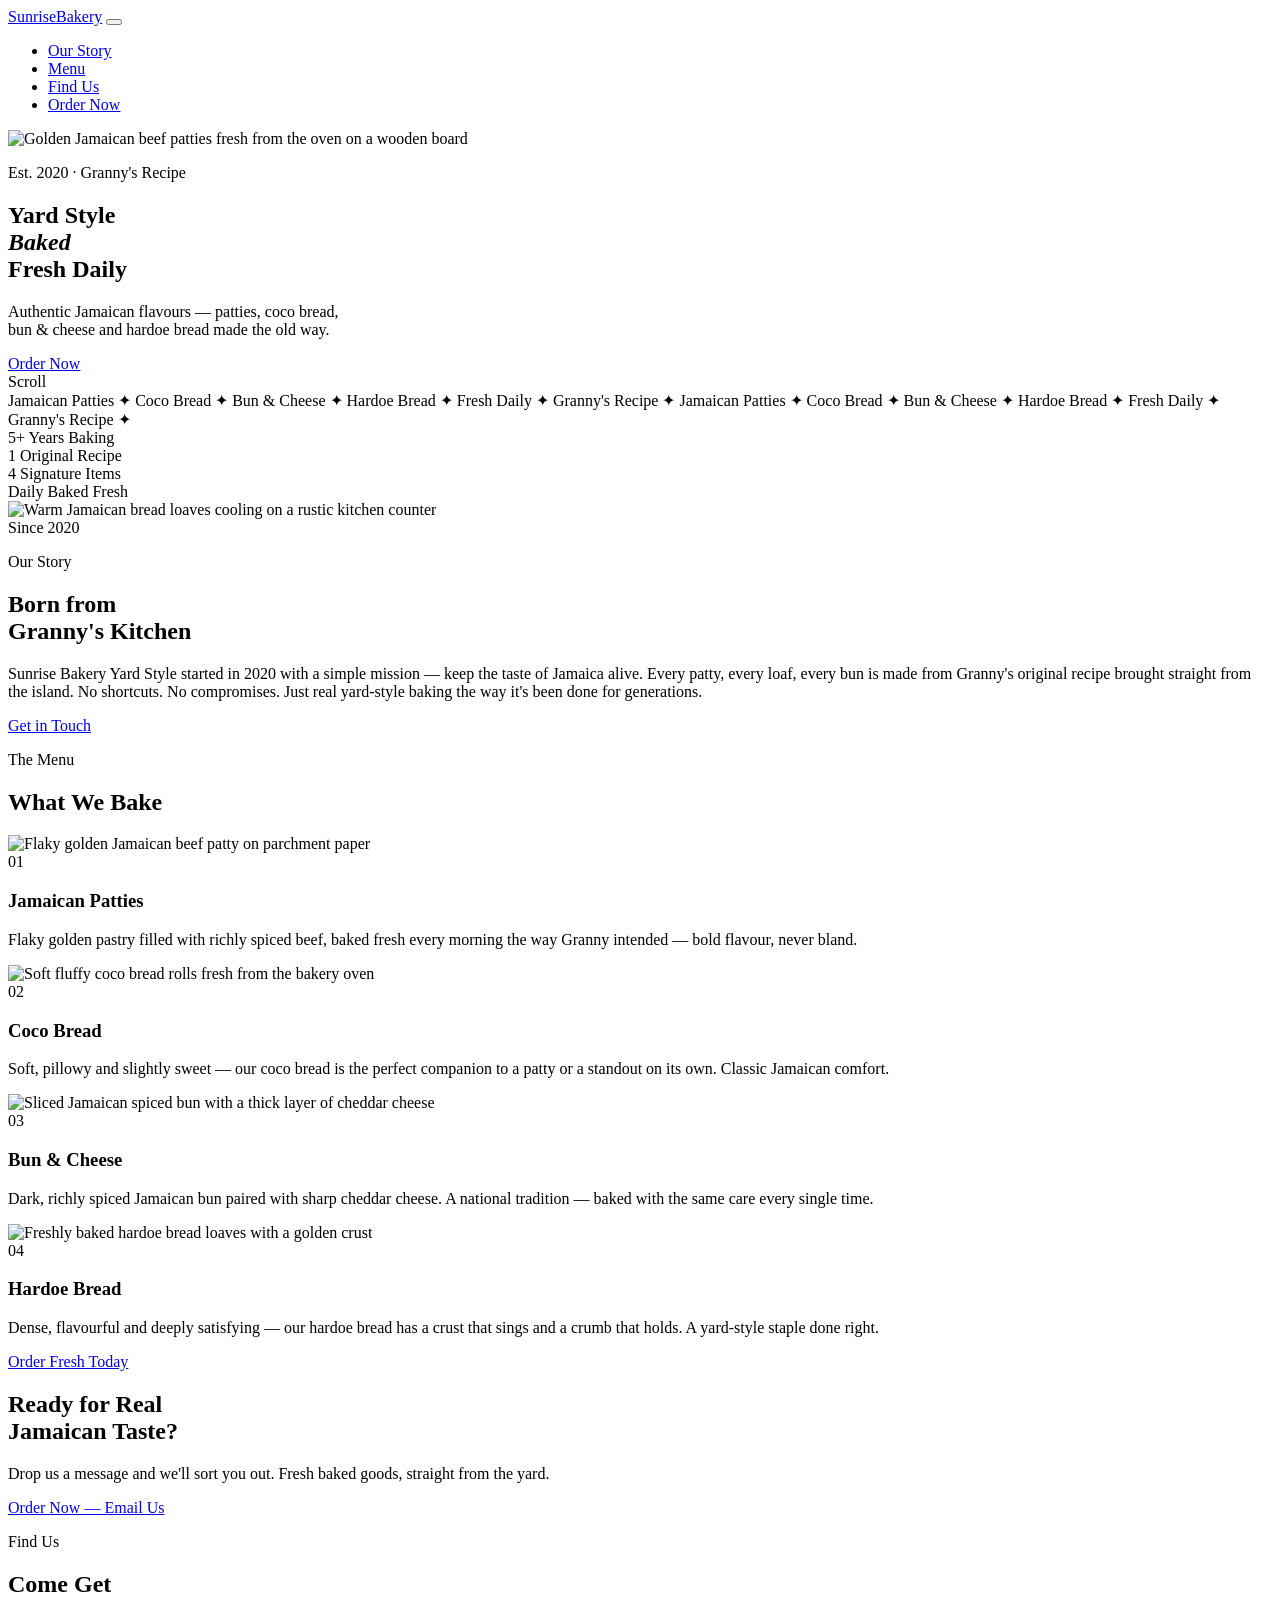
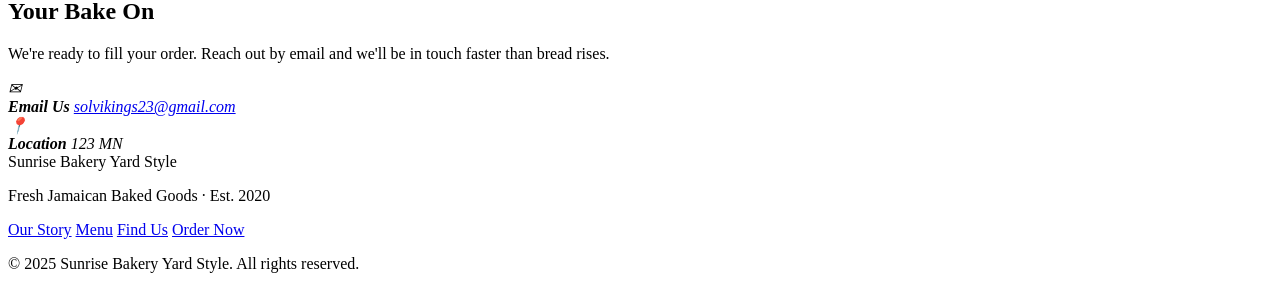
==== public/index.html @ df6be014 "Initial site deploy: public/index.html" ====
<!-- index.html -->
<!DOCTYPE html>
<html lang="en">
<head>
  <meta charset="UTF-8">
  <meta name="viewport" content="width=device-width, initial-scale=1.0">
  <title>Sunrise Bakery Yard Style | Fresh Jamaican Baked Goods</title>
  <meta name="description" content="Sunrise Bakery Yard Style serves authentic Jamaican baked goods — patties, coco bread, bun and cheese, and hardoe bread — made from Granny's original recipe since 2020.">
  <meta name="robots" content="index, follow, max-snippet:-1, max-image-preview:large, max-video-preview:-1">
  <link rel="canonical" href="https://sunrise-bakery-yard-style-jezc.onrender.com/">

  <meta property="og:title" content="Sunrise Bakery Yard Style | Fresh Jamaican Baked Goods">
  <meta property="og:description" content="Sunrise Bakery Yard Style serves authentic Jamaican baked goods — patties, coco bread, bun and cheese, and hardoe bread — made from Granny's original recipe since 2020.">
  <meta property="og:type" content="website">
  <meta property="og:url" content="https://sunrise-bakery-yard-style-jezc.onrender.com">
  <meta property="og:image" content="https://images.unsplash.com/photo-1509440159596-0249088772ff?w=1200">
  <meta property="og:image:alt" content="Golden Jamaican beef patties fresh from the oven on a wooden board">
  <meta property="og:image:width" content="1200">
  <meta property="og:image:height" content="630">
  <meta name="twitter:card" content="summary_large_image">
  <meta name="twitter:title" content="Sunrise Bakery Yard Style | Fresh Jamaican Baked Goods">
  <meta name="twitter:description" content="Sunrise Bakery Yard Style serves authentic Jamaican baked goods — patties, coco bread, bun and cheese, and hardoe bread — made from Granny's original recipe since 2020.">
  <meta name="twitter:image" content="https://images.unsplash.com/photo-1509440159596-0249088772ff?w=1200">

  <script type="application/ld+json">
  {
    "@context": "https://schema.org",
    "@graph": [
      {
        "@type": "Bakery",
        "name": "Sunrise Bakery Yard Style",
        "url": "https://sunrise-bakery-yard-style-jezc.onrender.com",
        "description": "Authentic Jamaican baked goods made from Granny's original recipe since 2020. Patties, coco bread, bun and cheese, and hardoe bread.",
        "email": "solvikings23@gmail.com",
        "address": {
          "@type": "PostalAddress",
          "streetAddress": "123 MN"
        },
        "foundingDate": "2020",
        "servesCuisine": "Jamaican"
      },
      {
        "@type": "WebSite",
        "url": "https://sunrise-bakery-yard-style-jezc.onrender.com",
        "name": "Sunrise Bakery Yard Style",
        "potentialAction": {
          "@type": "SearchAction",
          "target": "https://sunrise-bakery-yard-style-jezc.onrender.com/?q={search_term_string}",
          "query-input": "required name=search_term_string"
        }
      },
      {
        "@type": "ItemList",
        "name": "Jamaican Baked Goods Menu",
        "itemListElement": [
          {"@type": "ListItem", "position": 1, "name": "Jamaican Patties"},
          {"@type": "ListItem", "position": 2, "name": "Coco Bread"},
          {"@type": "ListItem", "position": 3, "name": "Bun and Cheese"},
          {"@type": "ListItem", "position": 4, "name": "Hardoe Bread"}
        ]
      }
    ]
  }
  </script>

  <link rel="preconnect" href="https://fonts.googleapis.com">
  <link rel="preconnect" href="https://fonts.gstatic.com" crossorigin>
  <link rel="preconnect" href="https://cdn.jsdelivr.net">
  <link href="https://fonts.googleapis.com/css2?family=Unbounded:wght@400;700;900&family=Syne:wght@400;600;700&display=swap" rel="stylesheet">
  <link rel="stylesheet" href="styles.css">

  <script src="https://cdn.jsdelivr.net/npm/@supabase/supabase-js@2.49.1"></script>
</head>
<body>

  <nav aria-label="Main navigation">
    <div class="nav-inner">
      <a href="/" class="nav-logo" data-content="nav.logo">Sunrise<span>Bakery</span></a>
      <button class="nav-toggle" aria-label="Toggle navigation menu" aria-expanded="false">
        <span></span><span></span><span></span>
      </button>
      <ul class="nav-links" role="list">
        <li><a href="#about">Our Story</a></li>
        <li><a href="#menu">Menu</a></li>
        <li><a href="#contact">Find Us</a></li>
        <li>
          <a href="mailto:solvikings23@gmail.com" class="nav-cta" aria-label="Order fresh Jamaican baked goods now">Order Now</a>
        </li>
      </ul>
    </div>
  </nav>

  <main>

    <!-- HERO -->
    <section class="hero" aria-label="Hero — Sunrise Bakery Yard Style">
      <div class="hero-bg">
        <img
          src="https://images.unsplash.com/photo-1509440159596-0249088772ff?w=800"
          alt="Golden Jamaican beef patties fresh from the oven on a wooden board"
          class="hero-img"
          loading="eager"
          width="800"
          height="600"
          decoding="async"
          data-content="hero.image"
        >
        <div class="hero-overlay"></div>
      </div>
      <div class="hero-content">
        <p class="hero-eyebrow" data-content="hero.eyebrow">Est. 2020 · Granny's Recipe</p>
        <h1 class="hero-headline" data-content="hero.headline">Yard Style<br><em>Baked</em><br>Fresh Daily</h1>
        <p class="hero-sub" data-content="hero.subheadline">Authentic Jamaican flavours — patties, coco bread,<br>bun &amp; cheese and hardoe bread made the old way.</p>
        <a href="mailto:solvikings23@gmail.com" class="btn-primary" data-content="hero.cta">Order Now</a>
      </div>
      <div class="hero-scroll-hint" aria-hidden="true">
        <span>Scroll</span>
        <div class="scroll-line"></div>
      </div>
    </section>

    <!-- MARQUEE TICKER -->
    <div class="ticker-bar" aria-label="Our baked goods" role="marquee">
      <div class="ticker-track" aria-hidden="true">
        <span>Jamaican Patties</span>
        <span class="ticker-dot">✦</span>
        <span>Coco Bread</span>
        <span class="ticker-dot">✦</span>
        <span>Bun &amp; Cheese</span>
        <span class="ticker-dot">✦</span>
        <span>Hardoe Bread</span>
        <span class="ticker-dot">✦</span>
        <span>Fresh Daily</span>
        <span class="ticker-dot">✦</span>
        <span>Granny's Recipe</span>
        <span class="ticker-dot">✦</span>
        <span>Jamaican Patties</span>
        <span class="ticker-dot">✦</span>
        <span>Coco Bread</span>
        <span class="ticker-dot">✦</span>
        <span>Bun &amp; Cheese</span>
        <span class="ticker-dot">✦</span>
        <span>Hardoe Bread</span>
        <span class="ticker-dot">✦</span>
        <span>Fresh Daily</span>
        <span class="ticker-dot">✦</span>
        <span>Granny's Recipe</span>
        <span class="ticker-dot">✦</span>
      </div>
    </div>

    <!-- STATS -->
    <section class="stats-band" aria-label="Bakery highlights">
      <div class="stats-inner">
        <div class="stat-item">
          <span class="stat-num" data-content="stats.years">5+</span>
          <span class="stat-label" data-content="stats.years_label">Years Baking</span>
        </div>
        <div class="stat-divider" aria-hidden="true"></div>
        <div class="stat-item">
          <span class="stat-num" data-content="stats.recipes">1</span>
          <span class="stat-label" data-content="stats.recipes_label">Original Recipe</span>
        </div>
        <div class="stat-divider" aria-hidden="true"></div>
        <div class="stat-item">
          <span class="stat-num" data-content="stats.items">4</span>
          <span class="stat-label" data-content="stats.items_label">Signature Items</span>
        </div>
        <div class="stat-divider" aria-hidden="true"></div>
        <div class="stat-item">
          <span class="stat-num" data-content="stats.fresh">Daily</span>
          <span class="stat-label" data-content="stats.fresh_label">Baked Fresh</span>
        </div>
      </div>
    </section>

    <!-- ABOUT -->
    <section id="about" class="about-section" aria-label="About Sunrise Bakery Yard Style">
      <div class="about-inner">
        <div class="about-image-col">
          <div class="about-img-frame">
            <img
              src="https://images.unsplash.com/photo-1556910103-1c02745aae4d?w=400"
              alt="Warm Jamaican bread loaves cooling on a rustic kitchen counter"
              loading="lazy"
              width="400"
              height="520"
              decoding="async"
              data-content="about.image"
            >
          </div>
          <div class="about-tag" aria-hidden="true">Since 2020</div>
        </div>
        <div class="about-text-col">
          <p class="section-label" aria-hidden="true">Our Story</p>
          <h2 data-content="about.heading">Born from<br>Granny's Kitchen</h2>
          <p class="about-body" data-content="about.body">Sunrise Bakery Yard Style started in 2020 with a simple mission — keep the taste of Jamaica alive. Every patty, every loaf, every bun is made from Granny's original recipe brought straight from the island. No shortcuts. No compromises. Just real yard-style baking the way it's been done for generations.</p>
          <a href="mailto:solvikings23@gmail.com" class="btn-secondary" aria-label="Contact Sunrise Bakery to place an order">Get in Touch</a>
        </div>
      </div>
    </section>

    <!-- MENU / SERVICES -->
    <section id="menu" class="menu-section" aria-label="Our Jamaican baked goods menu">
      <div class="menu-header">
        <p class="section-label" aria-hidden="true">The Menu</p>
        <h2 data-content="menu.heading">What We Bake</h2>
      </div>
      <div class="menu-list">

        <article class="menu-item" aria-label="Jamaican Patties">
          <div class="menu-item-img-wrap">
            <img
              src="https://images.unsplash.com/photo-1601050690597-df0568f70950?w=400"
              alt="Flaky golden Jamaican beef patty on parchment paper"
              loading="lazy"
              width="400"
              height="300"
              decoding="async"
              data-content="menu.patties_image"
            >
          </div>
          <div class="menu-item-body">
            <span class="menu-num" aria-hidden="true">01</span>
            <h3 data-content="menu.patties_title">Jamaican Patties</h3>
            <p data-content="menu.patties_desc">Flaky golden pastry filled with richly spiced beef, baked fresh every morning the way Granny intended — bold flavour, never bland.</p>
          </div>
        </article>

        <article class="menu-item" aria-label="Coco Bread">
          <div class="menu-item-img-wrap">
            <img
              src="https://images.unsplash.com/photo-1571115177098-24ec42ed204d?w=400"
              alt="Soft fluffy coco bread rolls fresh from the bakery oven"
              loading="lazy"
              width="400"
              height="300"
              decoding="async"
              data-content="menu.coco_image"
            >
          </div>
          <div class="menu-item-body">
            <span class="menu-num" aria-hidden="true">02</span>
            <h3 data-content="menu.coco_title">Coco Bread</h3>
            <p data-content="menu.coco_desc">Soft, pillowy and slightly sweet — our coco bread is the perfect companion to a patty or a standout on its own. Classic Jamaican comfort.</p>
          </div>
        </article>

        <article class="menu-item" aria-label="Bun and Cheese">
          <div class="menu-item-img-wrap">
            <img
              src="https://images.unsplash.com/photo-1558961363-fa8fdf82db35?w=400"
              alt="Sliced Jamaican spiced bun with a thick layer of cheddar cheese"
              loading="lazy"
              width="400"
              height="300"
              decoding="async"
              data-content="menu.bun_image"
            >
          </div>
          <div class="menu-item-body">
            <span class="menu-num" aria-hidden="true">03</span>
            <h3 data-content="menu.bun_title">Bun &amp; Cheese</h3>
            <p data-content="menu.bun_desc">Dark, richly spiced Jamaican bun paired with sharp cheddar cheese. A national tradition — baked with the same care every single time.</p>
          </div>
        </article>

        <article class="menu-item" aria-label="Hardoe Bread">
          <div class="menu-item-img-wrap">
            <img
              src="https://images.unsplash.com/photo-1549931319-a545dcf3bc7c?w=400"
              alt="Freshly baked hardoe bread loaves with a golden crust"
              loading="lazy"
              width="400"
              height="300"
              decoding="async"
              data-content="menu.hardoe_image"
            >
          </div>
          <div class="menu-item-body">
            <span class="menu-num" aria-hidden="true">04</span>
            <h3 data-content="menu.hardoe_title">Hardoe Bread</h3>
            <p data-content="menu.hardoe_desc">Dense, flavourful and deeply satisfying — our hardoe bread has a crust that sings and a crumb that holds. A yard-style staple done right.</p>
          </div>
        </article>

      </div>

      <div class="menu-cta-wrap">
        <a href="mailto:solvikings23@gmail.com" class="btn-primary large" aria-label="Order fresh Jamaican baked goods from Sunrise Bakery Yard Style">Order Fresh Today</a>
      </div>
    </section>

    <!-- CTA BAND -->
    <section class="cta-band" aria-label="Order from Sunrise Bakery">
      <div class="cta-band-inner">
        <h2 data-content="cta.heading">Ready for Real<br>Jamaican Taste?</h2>
        <p data-content="cta.body">Drop us a message and we'll sort you out. Fresh baked goods, straight from the yard.</p>
        <a href="mailto:solvikings23@gmail.com" class="btn-primary" aria-label="Send an email to order from Sunrise Bakery Yard Style">Order Now — Email Us</a>
      </div>
    </section>

    <!-- CONTACT -->
    <section id="contact" class="contact-section" aria-label="Contact information">
      <div class="contact-inner">
        <div class="contact-text">
          <p class="section-label" aria-hidden="true">Find Us</p>
          <h2 data-content="contact.heading">Come Get<br>Your Bake On</h2>
          <p class="contact-intro" data-content="contact.intro">We're ready to fill your order. Reach out by email and we'll be in touch faster than bread rises.</p>
        </div>
        <address class="contact-details" aria-label="Sunrise Bakery contact details">
          <div class="contact-card">
            <span class="contact-icon" aria-hidden="true">✉</span>
            <div>
              <strong>Email Us</strong>
              <a href="mailto:solvikings23@gmail.com" data-content="contact.email">solvikings23@gmail.com</a>
            </div>
          </div>
          <div class="contact-card">
            <span class="contact-icon" aria-hidden="true">📍</span>
            <div>
              <strong>Location</strong>
              <span data-content="contact.address">123 MN</span>
            </div>
          </div>
        </address>
      </div>
    </section>

  </main>

  <footer>
    <div class="footer-inner">
      <div class="footer-brand">
        <span class="footer-logo" data-content="footer.logo">Sunrise Bakery Yard Style</span>
        <p data-content="footer.tagline">Fresh Jamaican Baked Goods · Est. 2020</p>
      </div>
      <nav class="footer-nav" aria-label="Footer navigation">
        <a href="#about">Our Story</a>
        <a href="#menu">Menu</a>
        <a href="#contact">Find Us</a>
        <a href="mailto:solvikings23@gmail.com" aria-label="Email Sunrise Bakery to place an order">Order Now</a>
      </nav>
      <p class="footer-copy" data-content="footer.copyright">&copy; <time datetime="2025">2025</time> Sunrise Bakery Yard Style. All rights reserved.</p>
    </div>
  </footer>

  <script>
    // Hamburger toggle — inline acceptable per spec
    const toggle = document.querySelector('.nav-toggle');
    const navLinks = document.querySelector('.nav-links');
    if (toggle && navLinks) {
      toggle.addEventListener('click', function() {
        const expanded = this.getAttribute('aria-expanded') === 'true';
        this.setAttribute('aria-expanded', String(!expanded));
        navLinks.classList.toggle('open');
      });
    }
  </script>

  <script src="config.js"></script>
  <script src="script.js"></script>
  <script src="tracking.js"></script>
</body>
</html>
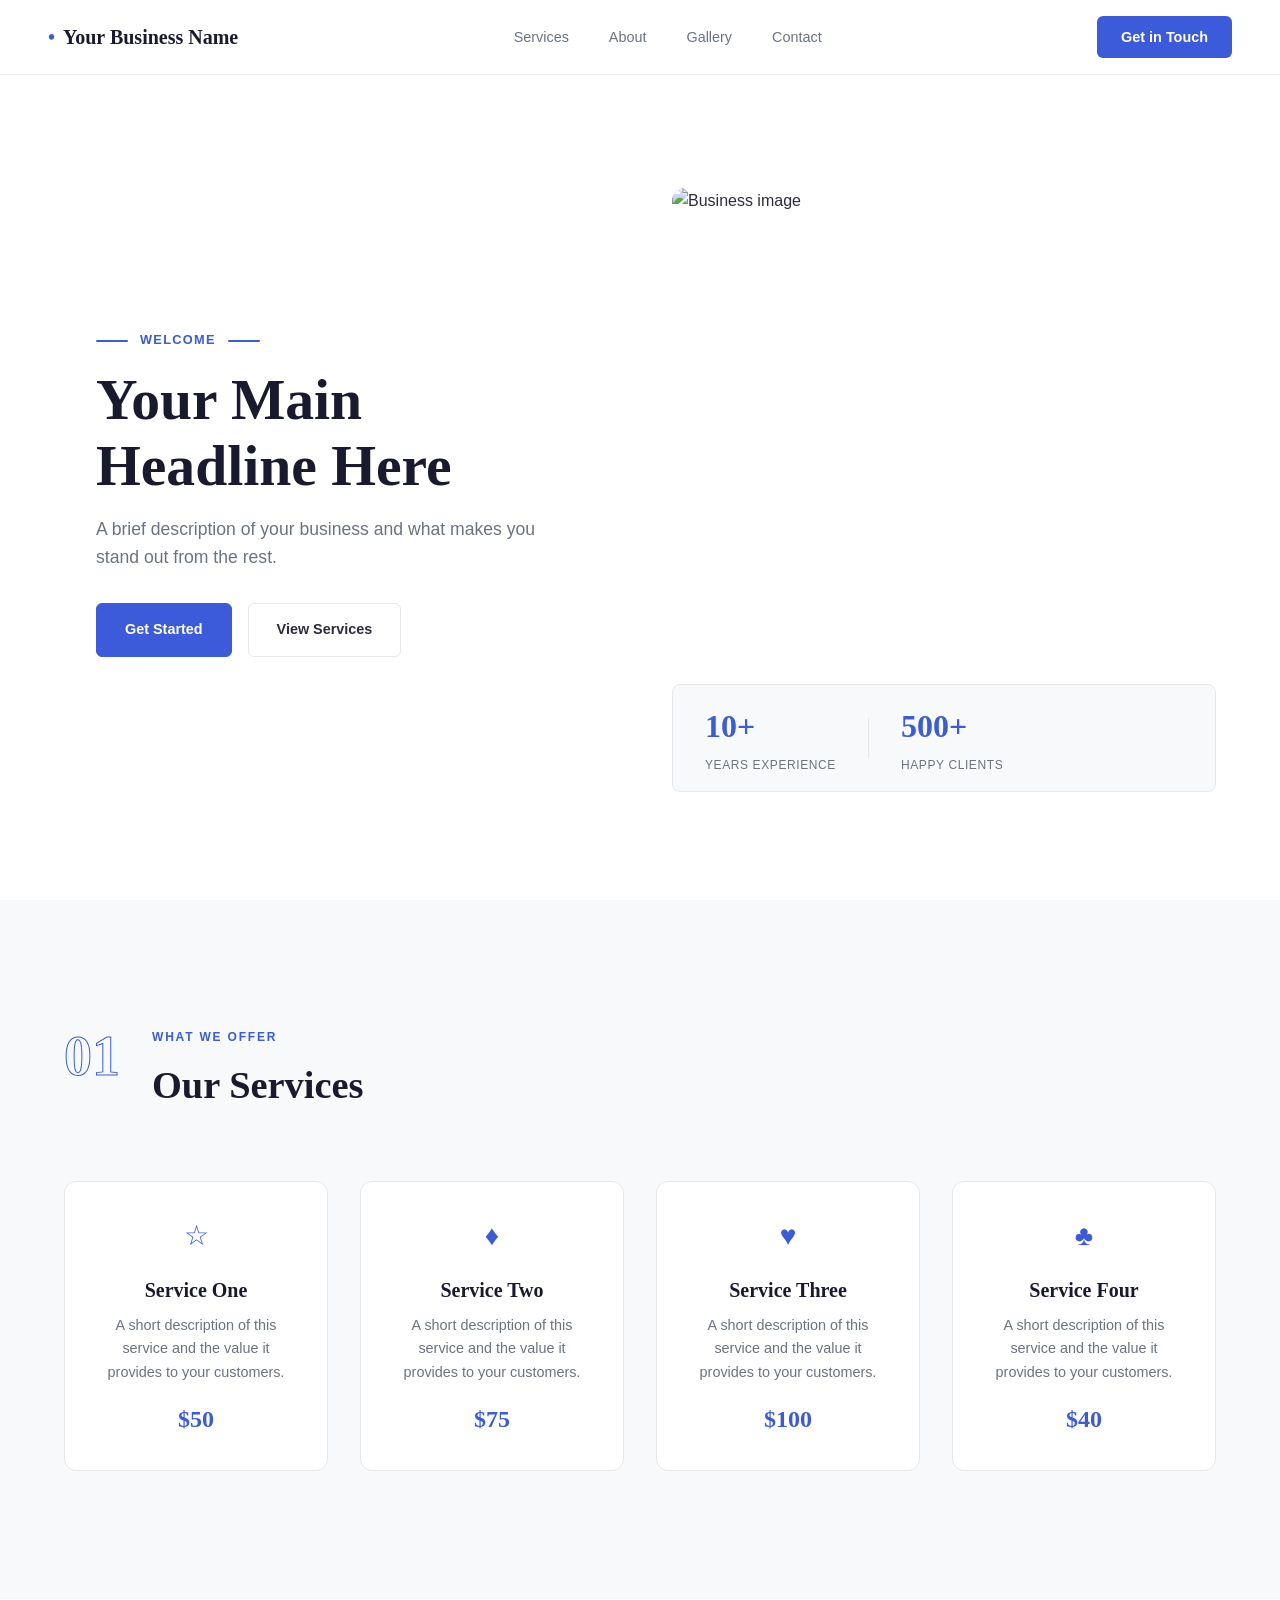
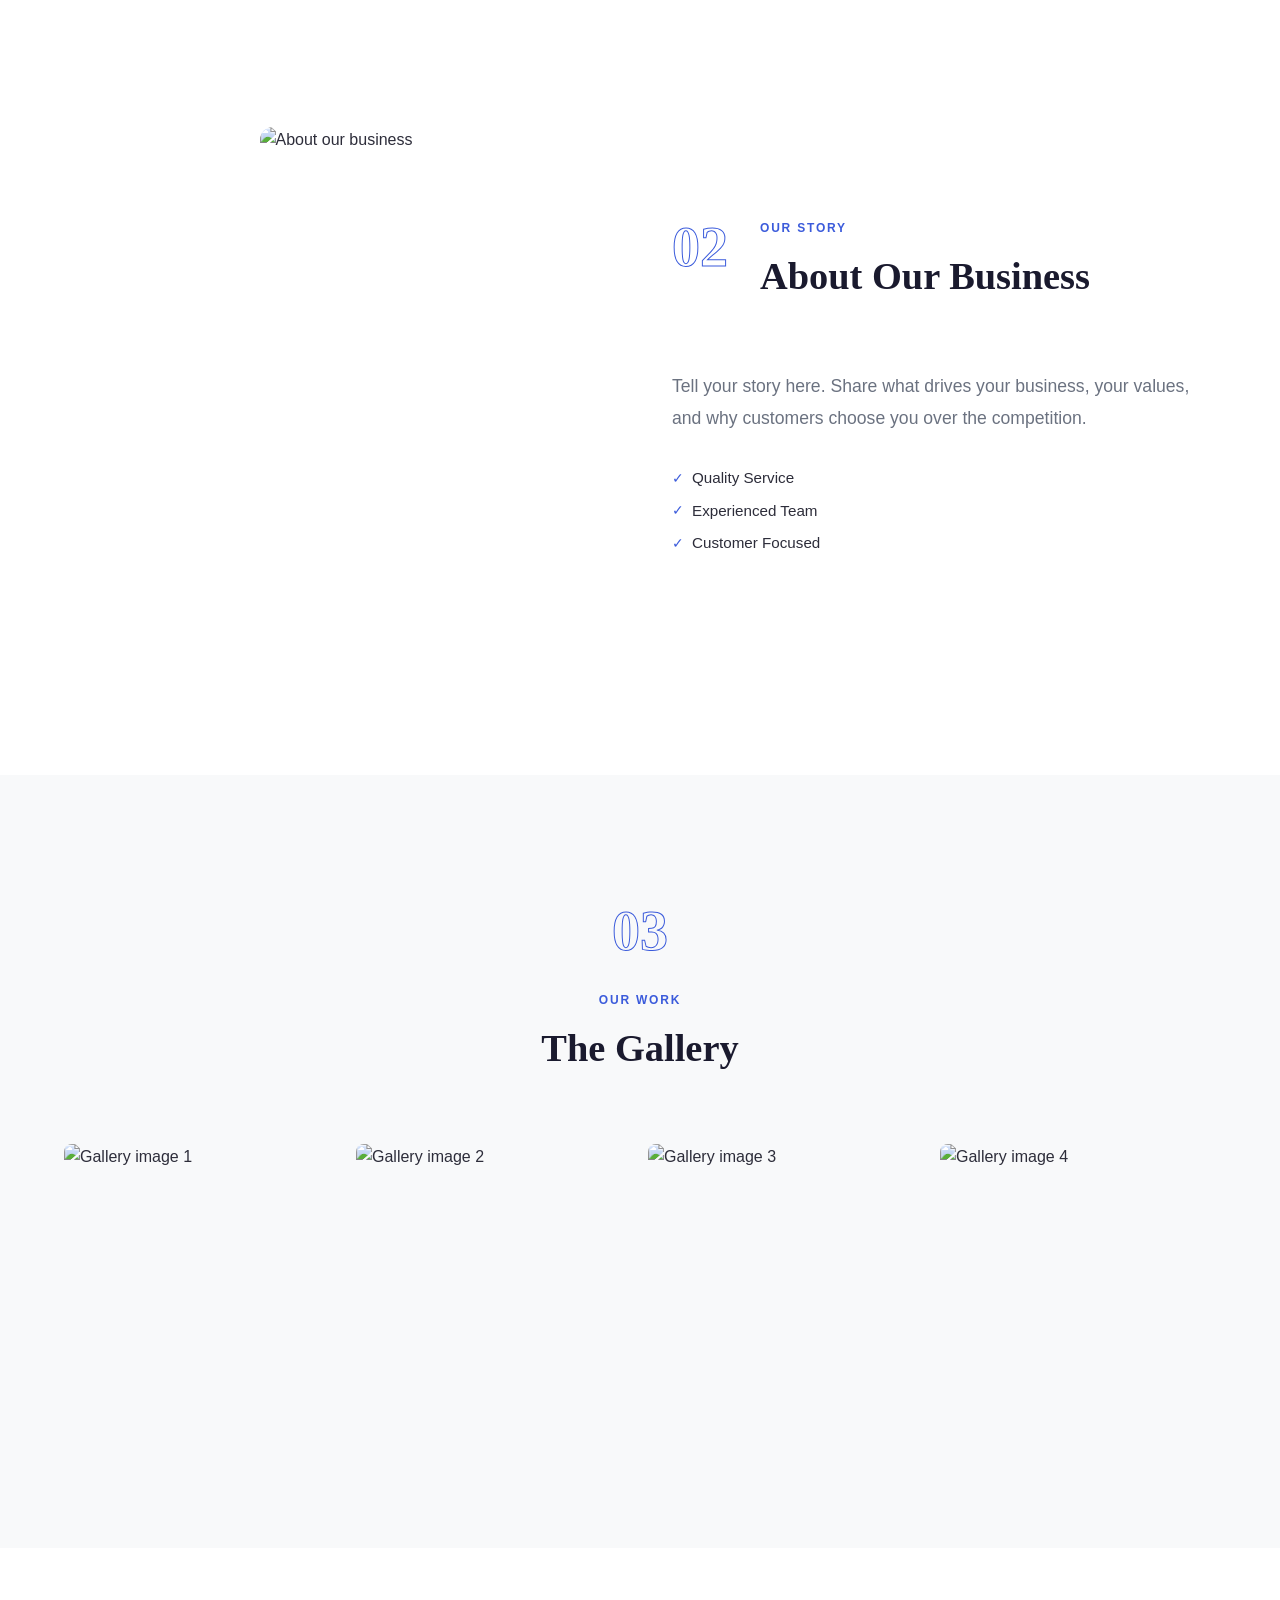
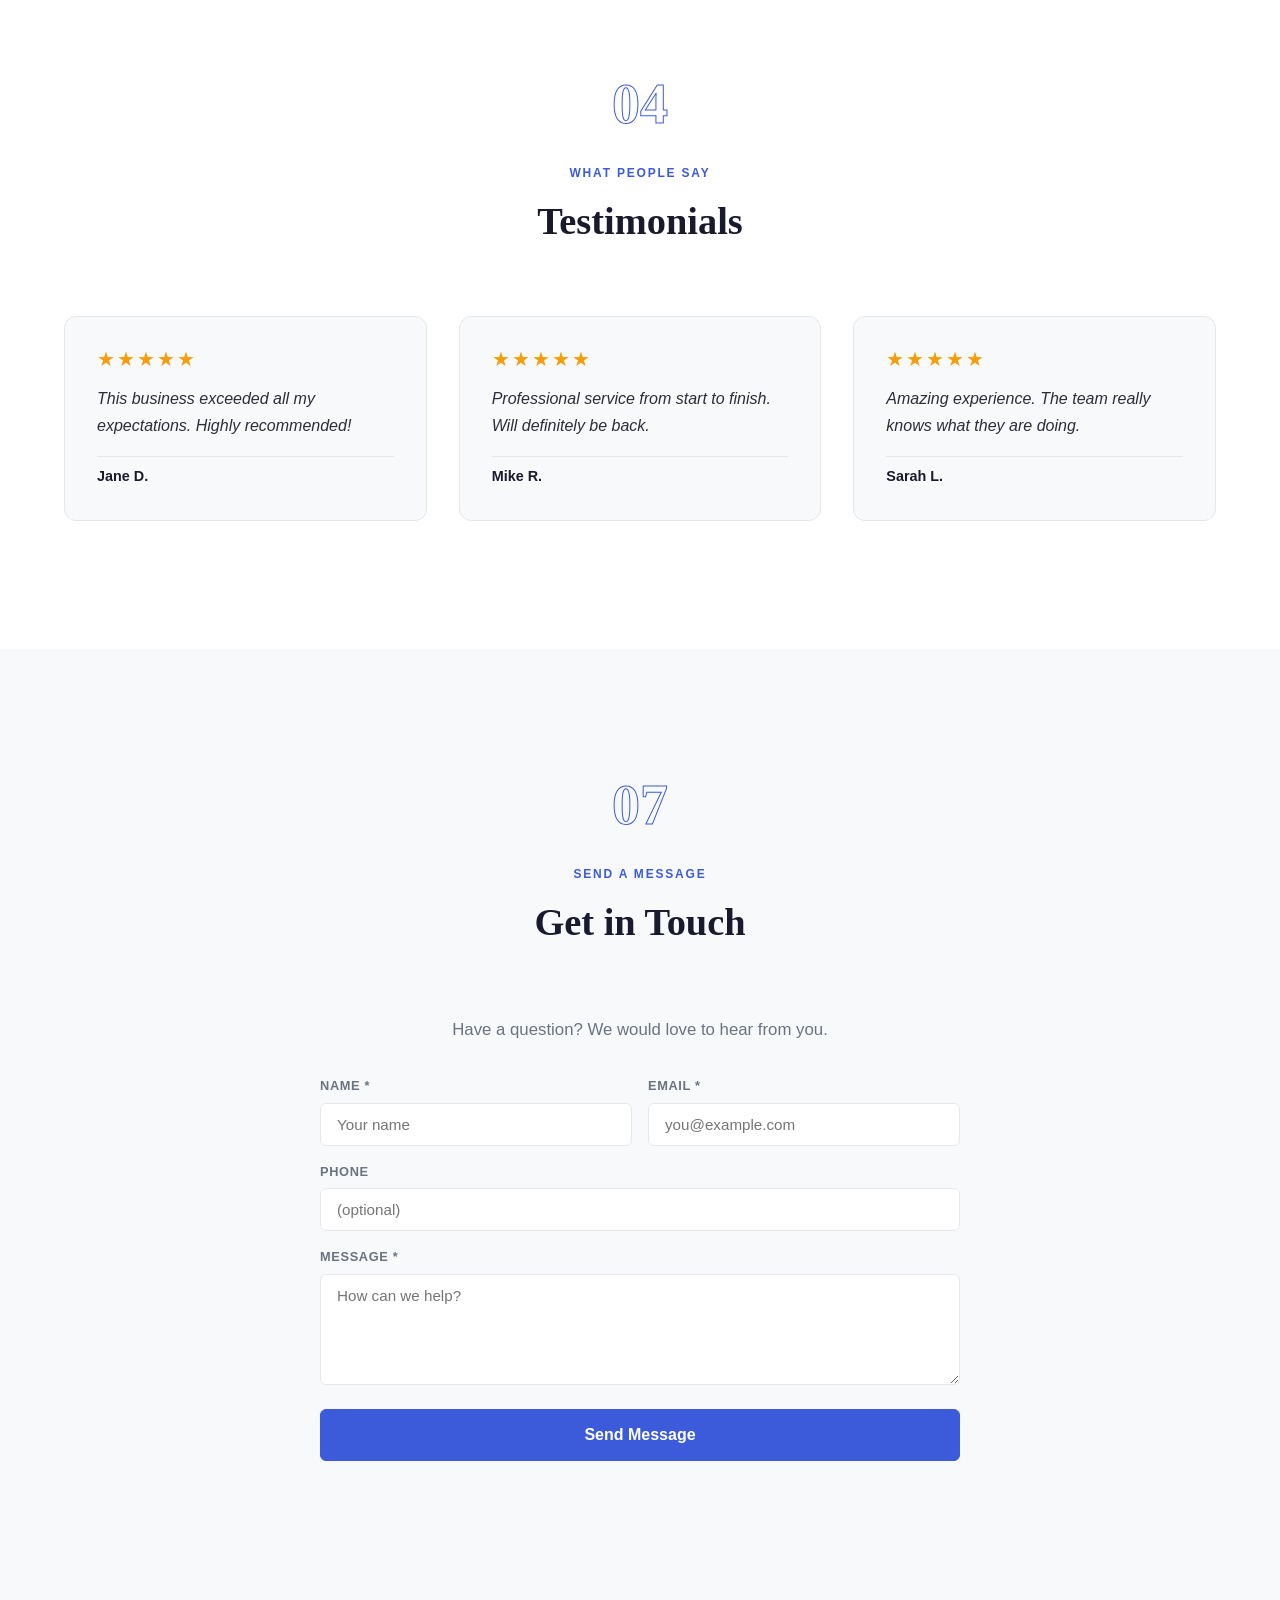
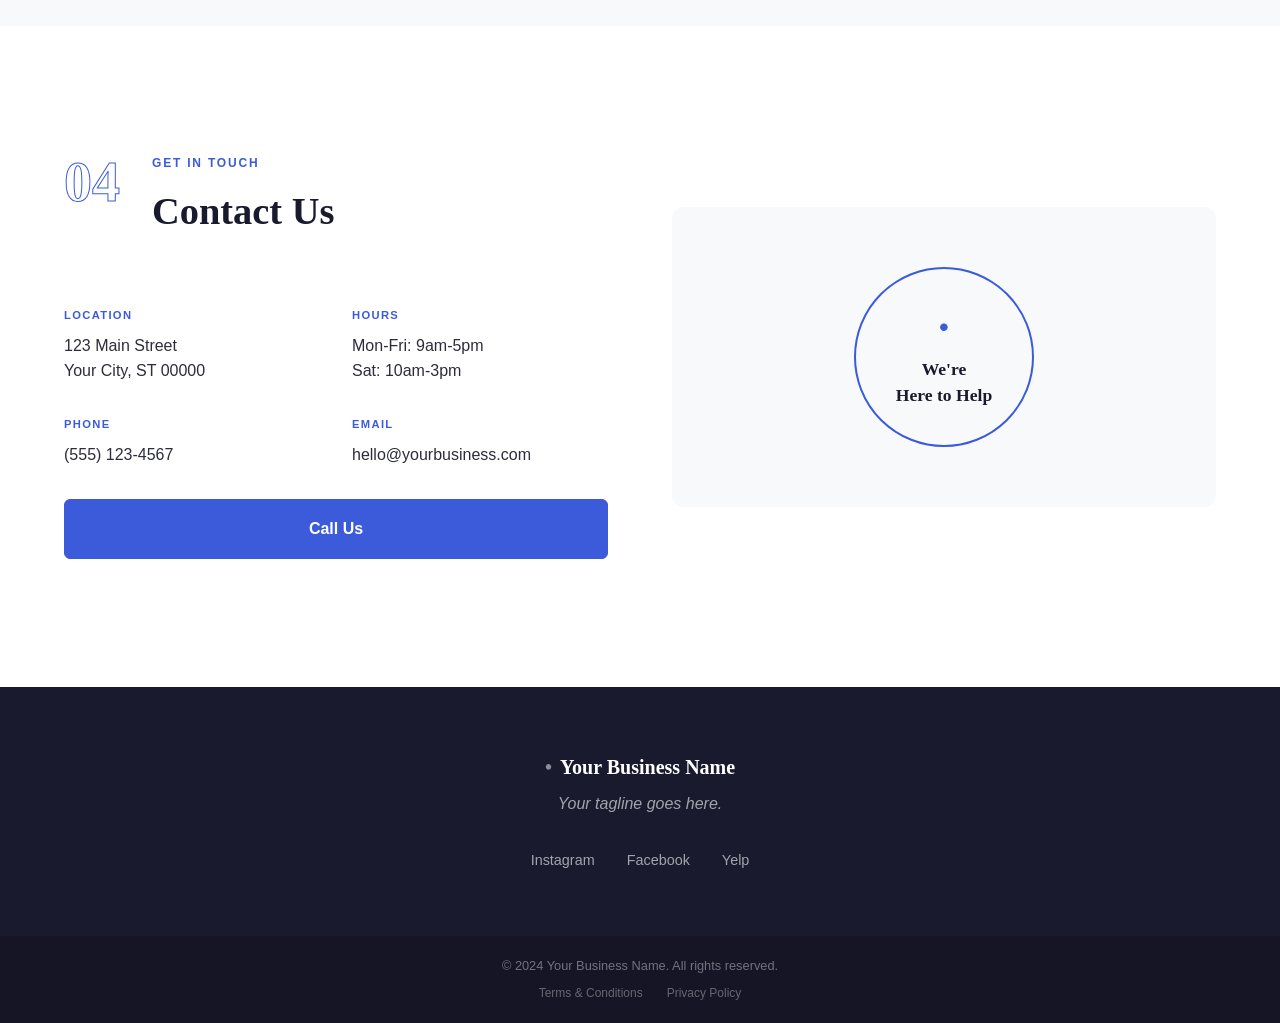
==== commit 3685a41c: "Update index.html with legal styles" ====
--- a/public/index.html
+++ b/public/index.html
@@ -1,365 +1,464 @@
-<!-- index.html -->
 <!DOCTYPE html>
 <html lang="en">
 <head>
-  <meta charset="UTF-8">
-  <meta name="viewport" content="width=device-width, initial-scale=1.0">
-  <title>Sunrise Bakery Yard Style | Fresh Jamaican Baked Goods</title>
-  <meta name="description" content="Sunrise Bakery Yard Style serves authentic Jamaican baked goods — patties, coco bread, bun and cheese, and hardoe bread — made from Granny's original recipe since 2020.">
-  <meta name="robots" content="index, follow, max-snippet:-1, max-image-preview:large, max-video-preview:-1">
-  <link rel="canonical" href="https://sunrise-bakery-yard-style-jezc.onrender.com/">
-
-  <meta property="og:title" content="Sunrise Bakery Yard Style | Fresh Jamaican Baked Goods">
-  <meta property="og:description" content="Sunrise Bakery Yard Style serves authentic Jamaican baked goods — patties, coco bread, bun and cheese, and hardoe bread — made from Granny's original recipe since 2020.">
-  <meta property="og:type" content="website">
-  <meta property="og:url" content="https://sunrise-bakery-yard-style-jezc.onrender.com">
-  <meta property="og:image" content="https://images.unsplash.com/photo-1509440159596-0249088772ff?w=1200">
-  <meta property="og:image:alt" content="Golden Jamaican beef patties fresh from the oven on a wooden board">
-  <meta property="og:image:width" content="1200">
-  <meta property="og:image:height" content="630">
-  <meta name="twitter:card" content="summary_large_image">
-  <meta name="twitter:title" content="Sunrise Bakery Yard Style | Fresh Jamaican Baked Goods">
-  <meta name="twitter:description" content="Sunrise Bakery Yard Style serves authentic Jamaican baked goods — patties, coco bread, bun and cheese, and hardoe bread — made from Granny's original recipe since 2020.">
-  <meta name="twitter:image" content="https://images.unsplash.com/photo-1509440159596-0249088772ff?w=1200">
-
-  <script type="application/ld+json">
-  {
-    "@context": "https://schema.org",
-    "@graph": [
-      {
-        "@type": "Bakery",
-        "name": "Sunrise Bakery Yard Style",
-        "url": "https://sunrise-bakery-yard-style-jezc.onrender.com",
-        "description": "Authentic Jamaican baked goods made from Granny's original recipe since 2020. Patties, coco bread, bun and cheese, and hardoe bread.",
-        "email": "solvikings23@gmail.com",
-        "address": {
-          "@type": "PostalAddress",
-          "streetAddress": "123 MN"
-        },
-        "foundingDate": "2020",
-        "servesCuisine": "Jamaican"
-      },
-      {
-        "@type": "WebSite",
-        "url": "https://sunrise-bakery-yard-style-jezc.onrender.com",
-        "name": "Sunrise Bakery Yard Style",
-        "potentialAction": {
-          "@type": "SearchAction",
-          "target": "https://sunrise-bakery-yard-style-jezc.onrender.com/?q={search_term_string}",
-          "query-input": "required name=search_term_string"
-        }
-      },
-      {
-        "@type": "ItemList",
-        "name": "Jamaican Baked Goods Menu",
-        "itemListElement": [
-          {"@type": "ListItem", "position": 1, "name": "Jamaican Patties"},
-          {"@type": "ListItem", "position": 2, "name": "Coco Bread"},
-          {"@type": "ListItem", "position": 3, "name": "Bun and Cheese"},
-          {"@type": "ListItem", "position": 4, "name": "Hardoe Bread"}
-        ]
-      }
-    ]
-  }
-  </script>
-
-  <link rel="preconnect" href="https://fonts.googleapis.com">
-  <link rel="preconnect" href="https://fonts.gstatic.com" crossorigin>
-  <link rel="preconnect" href="https://cdn.jsdelivr.net">
-  <link href="https://fonts.googleapis.com/css2?family=Unbounded:wght@400;700;900&family=Syne:wght@400;600;700&display=swap" rel="stylesheet">
-  <link rel="stylesheet" href="styles.css">
-
-  <script src="https://cdn.jsdelivr.net/npm/@supabase/supabase-js@2.49.1"></script>
+    <meta charset="UTF-8">
+    <meta name="viewport" content="width=device-width, initial-scale=1.0">
+    <meta http-equiv="X-Frame-Options" content="DENY">
+    <meta http-equiv="X-Content-Type-Options" content="nosniff">
+    <meta name="referrer" content="strict-origin-when-cross-origin">
+    <meta http-equiv="Content-Security-Policy" content="default-src 'self'; script-src 'self' 'unsafe-inline' https://cdn.jsdelivr.net; style-src 'self' 'unsafe-inline' https://fonts.googleapis.com; font-src https://fonts.gstatic.com; connect-src 'self' https://*.supabase.co https://api.stripe.com; img-src 'self' https://*.supabase.co data: blob:; frame-src 'none';">
+    <title>Your Business Name</title>
+    <link rel="preconnect" href="https://fonts.googleapis.com">
+    <link rel="preconnect" href="https://fonts.gstatic.com" crossorigin>
+    <link href="https://fonts.googleapis.com/css2?family=Inter:wght@300;400;500;600;700&family=Source+Serif+4:ital,wght@0,400;0,500;0,600;0,700;1,400&display=swap" rel="stylesheet">
+    <link rel="stylesheet" href="styles.css">
 </head>
 <body>
-
-  <nav aria-label="Main navigation">
-    <div class="nav-inner">
-      <a href="/" class="nav-logo" data-content="nav.logo">Sunrise<span>Bakery</span></a>
-      <button class="nav-toggle" aria-label="Toggle navigation menu" aria-expanded="false">
-        <span></span><span></span><span></span>
-      </button>
-      <ul class="nav-links" role="list">
-        <li><a href="#about">Our Story</a></li>
-        <li><a href="#menu">Menu</a></li>
-        <li><a href="#contact">Find Us</a></li>
-        <li>
-          <a href="mailto:solvikings23@gmail.com" class="nav-cta" aria-label="Order fresh Jamaican baked goods now">Order Now</a>
-        </li>
-      </ul>
+    <!-- Navigation -->
+    <nav class="nav">
+        <a href="#" class="nav-logo">
+            <span class="logo-diamond">&bull;</span>
+            <span data-content="site.name">Your Business Name</span>
+        </a>
+        <div class="nav-links">
+            <a href="#services">Services</a>
+            <a href="#about">About</a>
+            <a href="#gallery">Gallery</a>
+            <a href="#quiz" class="quiz-nav-link" style="display:none;">Quiz</a>
+            <a href="#shop" class="ecom-nav-link" style="display:none;">Shop</a>
+            <a href="#booking" class="ecom-nav-link" style="display:none;">Book</a>
+            <a href="#contact">Contact</a>
+        </div>
+        <a href="#contact" class="nav-cta">Get in Touch</a>
+        <button class="nav-hamburger" aria-label="Toggle menu" aria-expanded="false">
+            <span></span><span></span><span></span>
+        </button>
+    </nav>
+
+    <!-- Hero Section -->
+    <section class="hero">
+        <div class="hero-bg">
+            <div class="hero-pattern"></div>
+        </div>
+        <div class="hero-content">
+            <div class="hero-badge">
+                <span class="badge-line"></span>
+                <span>Welcome</span>
+                <span class="badge-line"></span>
+            </div>
+            <h1 data-content="hero.headline">Your Main<br>Headline Here</h1>
+            <p class="hero-tagline" data-content="hero.tagline">A brief description of your business and what makes you stand out from the rest.</p>
+            <div class="hero-ctas">
+                <a href="#contact" class="btn btn-primary" data-content="hero.cta_text">Get Started</a>
+                <a href="#services" class="btn btn-outline">View Services</a>
+            </div>
+        </div>
+        <div class="hero-image">
+            <div class="image-frame">
+                <img data-content="hero.image" src="https://images.unsplash.com/photo-1497366216548-37526070297c?w=600&q=80" alt="Business image">
+            </div>
+            <div class="hero-stats">
+                <div class="stat">
+                    <span class="stat-num" data-content="hero.stat1_num">10+</span>
+                    <span class="stat-label">Years Experience</span>
+                </div>
+                <div class="stat-divider"></div>
+                <div class="stat">
+                    <span class="stat-num" data-content="hero.stat2_num">500+</span>
+                    <span class="stat-label">Happy Clients</span>
+                </div>
+            </div>
+        </div>
+    </section>
+
+    <!-- Services Section -->
+    <section id="services" class="services">
+        <div class="section-header">
+            <span class="section-number">01</span>
+            <div class="section-title-group">
+                <span class="section-label">What We Offer</span>
+                <h2 data-content="services.title">Our Services</h2>
+            </div>
+        </div>
+        <div class="services-grid">
+            <article class="service-card">
+                <div class="service-icon">&star;</div>
+                <h3 data-content="services.service1_name">Service One</h3>
+                <p data-content="services.service1_desc">A short description of this service and the value it provides to your customers.</p>
+                <div class="service-price" data-content="services.service1_price">$50</div>
+            </article>
+            <article class="service-card">
+                <div class="service-icon">&diamondsuit;</div>
+                <h3 data-content="services.service2_name">Service Two</h3>
+                <p data-content="services.service2_desc">A short description of this service and the value it provides to your customers.</p>
+                <div class="service-price" data-content="services.service2_price">$75</div>
+            </article>
+            <article class="service-card">
+                <div class="service-icon">&hearts;</div>
+                <h3 data-content="services.service3_name">Service Three</h3>
+                <p data-content="services.service3_desc">A short description of this service and the value it provides to your customers.</p>
+                <div class="service-price" data-content="services.service3_price">$100</div>
+            </article>
+            <article class="service-card">
+                <div class="service-icon">&clubs;</div>
+                <h3 data-content="services.service4_name">Service Four</h3>
+                <p data-content="services.service4_desc">A short description of this service and the value it provides to your customers.</p>
+                <div class="service-price" data-content="services.service4_price">$40</div>
+            </article>
+        </div>
+    </section>
+
+    <!-- About Section -->
+    <section id="about" class="about">
+        <div class="about-image">
+            <div class="image-frame large">
+                <img data-content="about.image" src="https://images.unsplash.com/photo-1521737711867-e3b97375f902?w=600&q=80" alt="About our business">
+            </div>
+        </div>
+        <div class="about-content">
+            <div class="section-header">
+                <span class="section-number">02</span>
+                <div class="section-title-group">
+                    <span class="section-label">Our Story</span>
+                    <h2 data-content="about.title">About Our Business</h2>
+                </div>
+            </div>
+            <p class="about-text" data-content="about.description">Tell your story here. Share what drives your business, your values, and why customers choose you over the competition.</p>
+            <div class="about-features">
+                <div class="feature">
+                    <span class="feature-icon">&check;</span>
+                    <span>Quality Service</span>
+                </div>
+                <div class="feature">
+                    <span class="feature-icon">&check;</span>
+                    <span>Experienced Team</span>
+                </div>
+                <div class="feature">
+                    <span class="feature-icon">&check;</span>
+                    <span>Customer Focused</span>
+                </div>
+            </div>
+        </div>
+    </section>
+
+    <!-- Gallery Section -->
+    <section id="gallery" class="gallery">
+        <div class="section-header centered">
+            <span class="section-number">03</span>
+            <div class="section-title-group">
+                <span class="section-label">Our Work</span>
+                <h2>The Gallery</h2>
+            </div>
+        </div>
+        <div class="gallery-grid">
+            <div class="gallery-item">
+                <img data-content="gallery.image1" src="https://images.unsplash.com/photo-1497366216548-37526070297c?w=400&q=80" alt="Gallery image 1">
+            </div>
+            <div class="gallery-item">
+                <img data-content="gallery.image2" src="https://images.unsplash.com/photo-1497215842964-222b430dc094?w=400&q=80" alt="Gallery image 2">
+            </div>
+            <div class="gallery-item">
+                <img data-content="gallery.image3" src="https://images.unsplash.com/photo-1504384308090-c894fdcc538d?w=400&q=80" alt="Gallery image 3">
+            </div>
+            <div class="gallery-item">
+                <img data-content="gallery.image4" src="https://images.unsplash.com/photo-1521737711867-e3b97375f902?w=400&q=80" alt="Gallery image 4">
+            </div>
+        </div>
+    </section>
+
+    <!-- Testimonials Section (FREE) -->
+    <section id="testimonials" class="testimonials" aria-label="Customer testimonials">
+        <div class="section-header centered">
+            <span class="section-number">04</span>
+            <div class="section-title-group">
+                <span class="section-label">What People Say</span>
+                <h2 data-content="testimonials.title">Testimonials</h2>
+            </div>
+        </div>
+        <div class="testimonials-grid">
+            <article class="testimonial-card">
+                <div class="testimonial-rating" data-content="testimonials.review1_rating" aria-label="5 star rating">&#9733;&#9733;&#9733;&#9733;&#9733;</div>
+                <blockquote class="testimonial-text" data-content="testimonials.review1_text">This business exceeded all my expectations. Highly recommended!</blockquote>
+                <p class="testimonial-author" data-content="testimonials.review1_author">Jane D.</p>
+            </article>
+            <article class="testimonial-card">
+                <div class="testimonial-rating" data-content="testimonials.review2_rating" aria-label="5 star rating">&#9733;&#9733;&#9733;&#9733;&#9733;</div>
+                <blockquote class="testimonial-text" data-content="testimonials.review2_text">Professional service from start to finish. Will definitely be back.</blockquote>
+                <p class="testimonial-author" data-content="testimonials.review2_author">Mike R.</p>
+            </article>
+            <article class="testimonial-card">
+                <div class="testimonial-rating" data-content="testimonials.review3_rating" aria-label="5 star rating">&#9733;&#9733;&#9733;&#9733;&#9733;</div>
+                <blockquote class="testimonial-text" data-content="testimonials.review3_text">Amazing experience. The team really knows what they are doing.</blockquote>
+                <p class="testimonial-author" data-content="testimonials.review3_author">Sarah L.</p>
+            </article>
+        </div>
+    </section>
+
+    <!-- Quiz Section (QUIZ ADD-ON) -->
+    <section id="quiz" class="quiz" aria-label="Take our quiz" style="display:none;">
+        <div class="container">
+            <div class="section-header centered">
+                <span class="section-number">05</span>
+                <div class="section-title-group">
+                    <span class="section-label">Test Yourself</span>
+                    <h2 data-content="quiz.title">Take Our Quiz</h2>
+                </div>
+            </div>
+            <p class="section-subtitle" data-content="quiz.subtitle">Answer a few questions to see your personalized results.</p>
+            <div id="quiz-widget" class="quiz-widget"></div>
+        </div>
+    </section>
+
+    <!-- Shop Section (ECOMMERCE) -->
+    <section id="shop" class="shop" aria-label="Shop" style="display:none;">
+        <div class="section-header centered">
+            <span class="section-number">05</span>
+            <div class="section-title-group">
+                <span class="section-label">Browse & Buy</span>
+                <h2 data-content="shop.title">Our Shop</h2>
+            </div>
+        </div>
+        <p class="shop-subtitle" data-content="shop.subtitle">Browse our selection and order online.</p>
+        <div id="products-grid" class="products-grid-shop"></div>
+    </section>
+
+    <!-- Cart Drawer -->
+    <div id="cart-drawer" class="cart-drawer" aria-label="Shopping cart" role="dialog" aria-hidden="true">
+        <div class="cart-drawer-overlay"></div>
+        <div class="cart-drawer-panel">
+            <div class="cart-drawer-header">
+                <h3>Your Cart</h3>
+                <button class="cart-drawer-close" aria-label="Close cart">&times;</button>
+            </div>
+            <div id="cart-items" class="cart-items"></div>
+            <div class="cart-footer">
+                <div class="cart-total">
+                    <span>Total</span>
+                    <span id="cart-total-amount">0.00</span>
+                </div>
+                <input type="email" id="cart-customer-email" class="cart-email-input" placeholder="Your email for order confirmation" required>
+                <button id="cart-checkout-btn" class="btn btn-primary btn-large cart-checkout-btn">Checkout</button>
+            </div>
+        </div>
     </div>
-  </nav>
-
-  <main>
-
-    <!-- HERO -->
-    <section class="hero" aria-label="Hero — Sunrise Bakery Yard Style">
-      <div class="hero-bg">
-        <img
-          src="https://images.unsplash.com/photo-1509440159596-0249088772ff?w=800"
-          alt="Golden Jamaican beef patties fresh from the oven on a wooden board"
-          class="hero-img"
-          loading="eager"
-          width="800"
-          height="600"
-          decoding="async"
-          data-content="hero.image"
-        >
-        <div class="hero-overlay"></div>
-      </div>
-      <div class="hero-content">
-        <p class="hero-eyebrow" data-content="hero.eyebrow">Est. 2020 · Granny's Recipe</p>
-        <h1 class="hero-headline" data-content="hero.headline">Yard Style<br><em>Baked</em><br>Fresh Daily</h1>
-        <p class="hero-sub" data-content="hero.subheadline">Authentic Jamaican flavours — patties, coco bread,<br>bun &amp; cheese and hardoe bread made the old way.</p>
-        <a href="mailto:solvikings23@gmail.com" class="btn-primary" data-content="hero.cta">Order Now</a>
-      </div>
-      <div class="hero-scroll-hint" aria-hidden="true">
-        <span>Scroll</span>
-        <div class="scroll-line"></div>
-      </div>
-    </section>
-
-    <!-- MARQUEE TICKER -->
-    <div class="ticker-bar" aria-label="Our baked goods" role="marquee">
-      <div class="ticker-track" aria-hidden="true">
-        <span>Jamaican Patties</span>
-        <span class="ticker-dot">✦</span>
-        <span>Coco Bread</span>
-        <span class="ticker-dot">✦</span>
-        <span>Bun &amp; Cheese</span>
-        <span class="ticker-dot">✦</span>
-        <span>Hardoe Bread</span>
-        <span class="ticker-dot">✦</span>
-        <span>Fresh Daily</span>
-        <span class="ticker-dot">✦</span>
-        <span>Granny's Recipe</span>
-        <span class="ticker-dot">✦</span>
-        <span>Jamaican Patties</span>
-        <span class="ticker-dot">✦</span>
-        <span>Coco Bread</span>
-        <span class="ticker-dot">✦</span>
-        <span>Bun &amp; Cheese</span>
-        <span class="ticker-dot">✦</span>
-        <span>Hardoe Bread</span>
-        <span class="ticker-dot">✦</span>
-        <span>Fresh Daily</span>
-        <span class="ticker-dot">✦</span>
-        <span>Granny's Recipe</span>
-        <span class="ticker-dot">✦</span>
-      </div>
-    </div>
-
-    <!-- STATS -->
-    <section class="stats-band" aria-label="Bakery highlights">
-      <div class="stats-inner">
-        <div class="stat-item">
-          <span class="stat-num" data-content="stats.years">5+</span>
-          <span class="stat-label" data-content="stats.years_label">Years Baking</span>
-        </div>
-        <div class="stat-divider" aria-hidden="true"></div>
-        <div class="stat-item">
-          <span class="stat-num" data-content="stats.recipes">1</span>
-          <span class="stat-label" data-content="stats.recipes_label">Original Recipe</span>
-        </div>
-        <div class="stat-divider" aria-hidden="true"></div>
-        <div class="stat-item">
-          <span class="stat-num" data-content="stats.items">4</span>
-          <span class="stat-label" data-content="stats.items_label">Signature Items</span>
-        </div>
-        <div class="stat-divider" aria-hidden="true"></div>
-        <div class="stat-item">
-          <span class="stat-num" data-content="stats.fresh">Daily</span>
-          <span class="stat-label" data-content="stats.fresh_label">Baked Fresh</span>
-        </div>
-      </div>
-    </section>
-
-    <!-- ABOUT -->
-    <section id="about" class="about-section" aria-label="About Sunrise Bakery Yard Style">
-      <div class="about-inner">
-        <div class="about-image-col">
-          <div class="about-img-frame">
-            <img
-              src="https://images.unsplash.com/photo-1556910103-1c02745aae4d?w=400"
-              alt="Warm Jamaican bread loaves cooling on a rustic kitchen counter"
-              loading="lazy"
-              width="400"
-              height="520"
-              decoding="async"
-              data-content="about.image"
-            >
-          </div>
-          <div class="about-tag" aria-hidden="true">Since 2020</div>
-        </div>
-        <div class="about-text-col">
-          <p class="section-label" aria-hidden="true">Our Story</p>
-          <h2 data-content="about.heading">Born from<br>Granny's Kitchen</h2>
-          <p class="about-body" data-content="about.body">Sunrise Bakery Yard Style started in 2020 with a simple mission — keep the taste of Jamaica alive. Every patty, every loaf, every bun is made from Granny's original recipe brought straight from the island. No shortcuts. No compromises. Just real yard-style baking the way it's been done for generations.</p>
-          <a href="mailto:solvikings23@gmail.com" class="btn-secondary" aria-label="Contact Sunrise Bakery to place an order">Get in Touch</a>
-        </div>
-      </div>
-    </section>
-
-    <!-- MENU / SERVICES -->
-    <section id="menu" class="menu-section" aria-label="Our Jamaican baked goods menu">
-      <div class="menu-header">
-        <p class="section-label" aria-hidden="true">The Menu</p>
-        <h2 data-content="menu.heading">What We Bake</h2>
-      </div>
-      <div class="menu-list">
-
-        <article class="menu-item" aria-label="Jamaican Patties">
-          <div class="menu-item-img-wrap">
-            <img
-              src="https://images.unsplash.com/photo-1601050690597-df0568f70950?w=400"
-              alt="Flaky golden Jamaican beef patty on parchment paper"
-              loading="lazy"
-              width="400"
-              height="300"
-              decoding="async"
-              data-content="menu.patties_image"
-            >
-          </div>
-          <div class="menu-item-body">
-            <span class="menu-num" aria-hidden="true">01</span>
-            <h3 data-content="menu.patties_title">Jamaican Patties</h3>
-            <p data-content="menu.patties_desc">Flaky golden pastry filled with richly spiced beef, baked fresh every morning the way Granny intended — bold flavour, never bland.</p>
-          </div>
-        </article>
-
-        <article class="menu-item" aria-label="Coco Bread">
-          <div class="menu-item-img-wrap">
-            <img
-              src="https://images.unsplash.com/photo-1571115177098-24ec42ed204d?w=400"
-              alt="Soft fluffy coco bread rolls fresh from the bakery oven"
-              loading="lazy"
-              width="400"
-              height="300"
-              decoding="async"
-              data-content="menu.coco_image"
-            >
-          </div>
-          <div class="menu-item-body">
-            <span class="menu-num" aria-hidden="true">02</span>
-            <h3 data-content="menu.coco_title">Coco Bread</h3>
-            <p data-content="menu.coco_desc">Soft, pillowy and slightly sweet — our coco bread is the perfect companion to a patty or a standout on its own. Classic Jamaican comfort.</p>
-          </div>
-        </article>
-
-        <article class="menu-item" aria-label="Bun and Cheese">
-          <div class="menu-item-img-wrap">
-            <img
-              src="https://images.unsplash.com/photo-1558961363-fa8fdf82db35?w=400"
-              alt="Sliced Jamaican spiced bun with a thick layer of cheddar cheese"
-              loading="lazy"
-              width="400"
-              height="300"
-              decoding="async"
-              data-content="menu.bun_image"
-            >
-          </div>
-          <div class="menu-item-body">
-            <span class="menu-num" aria-hidden="true">03</span>
-            <h3 data-content="menu.bun_title">Bun &amp; Cheese</h3>
-            <p data-content="menu.bun_desc">Dark, richly spiced Jamaican bun paired with sharp cheddar cheese. A national tradition — baked with the same care every single time.</p>
-          </div>
-        </article>
-
-        <article class="menu-item" aria-label="Hardoe Bread">
-          <div class="menu-item-img-wrap">
-            <img
-              src="https://images.unsplash.com/photo-1549931319-a545dcf3bc7c?w=400"
-              alt="Freshly baked hardoe bread loaves with a golden crust"
-              loading="lazy"
-              width="400"
-              height="300"
-              decoding="async"
-              data-content="menu.hardoe_image"
-            >
-          </div>
-          <div class="menu-item-body">
-            <span class="menu-num" aria-hidden="true">04</span>
-            <h3 data-content="menu.hardoe_title">Hardoe Bread</h3>
-            <p data-content="menu.hardoe_desc">Dense, flavourful and deeply satisfying — our hardoe bread has a crust that sings and a crumb that holds. A yard-style staple done right.</p>
-          </div>
-        </article>
-
-      </div>
-
-      <div class="menu-cta-wrap">
-        <a href="mailto:solvikings23@gmail.com" class="btn-primary large" aria-label="Order fresh Jamaican baked goods from Sunrise Bakery Yard Style">Order Fresh Today</a>
-      </div>
-    </section>
-
-    <!-- CTA BAND -->
-    <section class="cta-band" aria-label="Order from Sunrise Bakery">
-      <div class="cta-band-inner">
-        <h2 data-content="cta.heading">Ready for Real<br>Jamaican Taste?</h2>
-        <p data-content="cta.body">Drop us a message and we'll sort you out. Fresh baked goods, straight from the yard.</p>
-        <a href="mailto:solvikings23@gmail.com" class="btn-primary" aria-label="Send an email to order from Sunrise Bakery Yard Style">Order Now — Email Us</a>
-      </div>
-    </section>
-
-    <!-- CONTACT -->
-    <section id="contact" class="contact-section" aria-label="Contact information">
-      <div class="contact-inner">
-        <div class="contact-text">
-          <p class="section-label" aria-hidden="true">Find Us</p>
-          <h2 data-content="contact.heading">Come Get<br>Your Bake On</h2>
-          <p class="contact-intro" data-content="contact.intro">We're ready to fill your order. Reach out by email and we'll be in touch faster than bread rises.</p>
-        </div>
-        <address class="contact-details" aria-label="Sunrise Bakery contact details">
-          <div class="contact-card">
-            <span class="contact-icon" aria-hidden="true">✉</span>
-            <div>
-              <strong>Email Us</strong>
-              <a href="mailto:solvikings23@gmail.com" data-content="contact.email">solvikings23@gmail.com</a>
-            </div>
-          </div>
-          <div class="contact-card">
-            <span class="contact-icon" aria-hidden="true">📍</span>
-            <div>
-              <strong>Location</strong>
-              <span data-content="contact.address">123 MN</span>
-            </div>
-          </div>
-        </address>
-      </div>
-    </section>
-
-  </main>
-
-  <footer>
-    <div class="footer-inner">
-      <div class="footer-brand">
-        <span class="footer-logo" data-content="footer.logo">Sunrise Bakery Yard Style</span>
-        <p data-content="footer.tagline">Fresh Jamaican Baked Goods · Est. 2020</p>
-      </div>
-      <nav class="footer-nav" aria-label="Footer navigation">
-        <a href="#about">Our Story</a>
-        <a href="#menu">Menu</a>
-        <a href="#contact">Find Us</a>
-        <a href="mailto:solvikings23@gmail.com" aria-label="Email Sunrise Bakery to place an order">Order Now</a>
-      </nav>
-      <p class="footer-copy" data-content="footer.copyright">&copy; <time datetime="2025">2025</time> Sunrise Bakery Yard Style. All rights reserved.</p>
-    </div>
-  </footer>
-
-  <script>
-    // Hamburger toggle — inline acceptable per spec
-    const toggle = document.querySelector('.nav-toggle');
-    const navLinks = document.querySelector('.nav-links');
-    if (toggle && navLinks) {
-      toggle.addEventListener('click', function() {
-        const expanded = this.getAttribute('aria-expanded') === 'true';
-        this.setAttribute('aria-expanded', String(!expanded));
-        navLinks.classList.toggle('open');
-      });
-    }
-  </script>
-
-  <script src="config.js"></script>
-  <script src="script.js"></script>
-  <script src="tracking.js"></script>
+
+    <!-- Cart FAB -->
+    <button id="cart-fab" class="cart-fab" aria-label="Open cart" style="display:none;">
+        <svg viewBox="0 0 24 24" fill="none" stroke="currentColor" stroke-width="2" stroke-linecap="round" stroke-linejoin="round"><circle cx="9" cy="21" r="1"/><circle cx="20" cy="21" r="1"/><path d="M1 1h4l2.68 13.39a2 2 0 002 1.61h9.72a2 2 0 002-1.61L23 6H6"/></svg>
+        <span id="cart-badge" class="cart-badge">0</span>
+    </button>
+
+    <!-- Booking Section (ECOMMERCE) -->
+    <section id="booking" class="booking" aria-label="Book an appointment" style="display:none;">
+        <div class="section-header centered">
+            <span class="section-number">06</span>
+            <div class="section-title-group">
+                <span class="section-label">Schedule a Visit</span>
+                <h2 data-content="booking.title">Book an Appointment</h2>
+            </div>
+        </div>
+        <p class="booking-subtitle" data-content="booking.subtitle">Choose a date and time that works for you.</p>
+        <div id="booking-widget" class="booking-widget">
+            <div class="booking-step" data-step="1">
+                <div class="booking-calendar">
+                    <div class="calendar-header">
+                        <button class="calendar-prev" aria-label="Previous month">&lsaquo;</button>
+                        <span class="calendar-month-year"></span>
+                        <button class="calendar-next" aria-label="Next month">&rsaquo;</button>
+                    </div>
+                    <div class="calendar-weekdays">
+                        <span>Mon</span><span>Tue</span><span>Wed</span><span>Thu</span><span>Fri</span><span>Sat</span><span>Sun</span>
+                    </div>
+                    <div class="calendar-days"></div>
+                </div>
+            </div>
+            <div class="booking-step" data-step="2" style="display:none;">
+                <h4 class="booking-step-title">Select a Time</h4>
+                <div id="booking-slots" class="booking-slots"></div>
+                <button class="booking-back btn btn-outline">Back</button>
+            </div>
+            <div class="booking-step" data-step="3" style="display:none;">
+                <h4 class="booking-step-title">Your Details</h4>
+                <form id="booking-form" class="booking-form">
+                    <div class="form-group">
+                        <label for="booking-name">Name *</label>
+                        <input type="text" id="booking-name" name="name" required autocomplete="name">
+                    </div>
+                    <div class="form-group">
+                        <label for="booking-email">Email *</label>
+                        <input type="email" id="booking-email" name="email" required autocomplete="email">
+                    </div>
+                    <div class="form-group">
+                        <label for="booking-phone">Phone</label>
+                        <input type="tel" id="booking-phone" name="phone" autocomplete="tel">
+                    </div>
+                    <div class="form-group">
+                        <label for="booking-notes">Notes</label>
+                        <textarea id="booking-notes" name="notes" rows="3"></textarea>
+                    </div>
+                    <div class="booking-form-actions">
+                        <button type="button" class="booking-back btn btn-outline">Back</button>
+                        <button type="submit" class="btn btn-primary">Confirm Booking</button>
+                    </div>
+                </form>
+            </div>
+            <div class="booking-step" data-step="4" style="display:none;">
+                <div class="booking-confirmation">
+                    <div class="booking-confirm-icon">&#10003;</div>
+                    <h4>Booking Confirmed!</h4>
+                    <p class="booking-confirm-details"></p>
+                    <button class="btn btn-primary booking-new">Book Another</button>
+                </div>
+            </div>
+        </div>
+    </section>
+
+    <!-- Contact Form Section (FREE) -->
+    <section id="contactform" class="contactform" aria-label="Contact form">
+        <div class="section-header centered">
+            <span class="section-number">07</span>
+            <div class="section-title-group">
+                <span class="section-label">Send a Message</span>
+                <h2 data-content="contactform.title">Get in Touch</h2>
+            </div>
+        </div>
+        <p class="contactform-subtitle" data-content="contactform.subtitle">Have a question? We would love to hear from you.</p>
+        <form id="contact-form" class="contact-form-fields" novalidate>
+            <div class="form-row">
+                <div class="form-group">
+                    <label for="cf-name">Name *</label>
+                    <input type="text" id="cf-name" name="name" required autocomplete="name" placeholder="Your name">
+                </div>
+                <div class="form-group">
+                    <label for="cf-email">Email *</label>
+                    <input type="email" id="cf-email" name="email" required autocomplete="email" placeholder="you@example.com">
+                </div>
+            </div>
+            <div class="form-group">
+                <label for="cf-phone">Phone</label>
+                <input type="tel" id="cf-phone" name="phone" autocomplete="tel" placeholder="(optional)">
+            </div>
+            <div class="form-group">
+                <label for="cf-message">Message *</label>
+                <textarea id="cf-message" name="message" rows="5" required placeholder="How can we help?"></textarea>
+            </div>
+            <!-- Honeypot -->
+            <div style="position:absolute;left:-9999px;" aria-hidden="true">
+                <input type="text" name="website" tabindex="-1" autocomplete="off">
+            </div>
+            <button type="submit" class="btn btn-primary btn-large contactform-submit" data-content="contactform.button_text">Send Message</button>
+            <div id="contactform-status" class="contactform-status" role="status" aria-live="polite"></div>
+        </form>
+    </section>
+
+    <!-- Newsletter Section (ECOMMERCE) -->
+    <section id="newsletter" class="newsletter" aria-label="Newsletter signup" style="display:none;">
+        <div class="newsletter-inner">
+            <h3 data-content="newsletter.title">Stay in the Loop</h3>
+            <p data-content="newsletter.subtitle">Subscribe for updates, offers, and news.</p>
+            <form id="newsletter-form" class="newsletter-form" novalidate>
+                <div class="newsletter-input-group">
+                    <input type="email" id="nl-email" name="email" required placeholder="Your email address" autocomplete="email">
+                    <button type="submit" class="btn btn-primary" data-content="newsletter.button_text">Subscribe</button>
+                </div>
+                <!-- Honeypot -->
+                <div style="position:absolute;left:-9999px;" aria-hidden="true">
+                    <input type="text" name="company" tabindex="-1" autocomplete="off">
+                </div>
+                <div id="newsletter-status" class="newsletter-status" role="status" aria-live="polite"></div>
+            </form>
+        </div>
+    </section>
+
+    <!-- Contact Section -->
+    <section id="contact" class="contact">
+        <div class="contact-info">
+            <div class="section-header">
+                <span class="section-number">04</span>
+                <div class="section-title-group">
+                    <span class="section-label">Get in Touch</span>
+                    <h2>Contact Us</h2>
+                </div>
+            </div>
+            <div class="contact-details">
+                <div class="contact-item">
+                    <span class="contact-label">Location</span>
+                    <span class="contact-value" data-content="contact.address">123 Main Street<br>Your City, ST 00000</span>
+                </div>
+                <div class="contact-item">
+                    <span class="contact-label">Hours</span>
+                    <span class="contact-value" data-content="contact.hours">Mon-Fri: 9am-5pm<br>Sat: 10am-3pm</span>
+                </div>
+                <div class="contact-item">
+                    <span class="contact-label">Phone</span>
+                    <span class="contact-value" data-content="contact.phone">(555) 123-4567</span>
+                </div>
+                <div class="contact-item">
+                    <span class="contact-label">Email</span>
+                    <span class="contact-value" data-content="contact.email">hello@yourbusiness.com</span>
+                </div>
+            </div>
+            <a href="tel:+15551234567" class="btn btn-primary btn-large">Call Us</a>
+        </div>
+        <div class="contact-visual">
+            <div class="deco-badge">
+                <div class="badge-inner">
+                    <span class="badge-icon">&bull;</span>
+                    <span class="badge-text">We're<br>Here to Help</span>
+                </div>
+            </div>
+        </div>
+    </section>
+
+    <!-- Footer -->
+    <footer class="footer">
+        <div class="footer-content">
+            <div class="footer-brand">
+                <span class="logo-diamond">&bull;</span>
+                <span data-content="site.name">Your Business Name</span>
+            </div>
+            <p class="footer-tagline" data-content="site.tagline">Your tagline goes here.</p>
+            <div class="footer-social">
+                <a href="#">Instagram</a>
+                <a href="#">Facebook</a>
+                <a href="#">Yelp</a>
+            </div>
+        </div>
+        <div class="footer-bottom">
+            <p>&copy; 2024 Your Business Name. All rights reserved.</p>
+            <div class="footer-legal">
+                <a href="terms.html">Terms & Conditions</a>
+                <a href="privacy.html">Privacy Policy</a>
+            </div>
+        </div>
+    </footer>
+
+    <!-- Scripts -->
+    <script src="https://cdn.jsdelivr.net/npm/@supabase/supabase-js@2.49.1"></script>
+    <script src="config.js"></script>
+    <script src="script.js"></script>
+    <script src="plugins.js"></script>
+    <script src="shop.js"></script>
+    <script src="booking.js"></script>
+    <script src="quiz.js"></script>
+    <script>
+    (function() {
+        var hamburger = document.querySelector('.nav-hamburger');
+        var navLinks = document.querySelector('.nav-links');
+        if (!hamburger || !navLinks) return;
+        hamburger.addEventListener('click', function() {
+            hamburger.classList.toggle('active');
+            navLinks.classList.toggle('active');
+            hamburger.setAttribute('aria-expanded', navLinks.classList.contains('active'));
+        });
+        navLinks.querySelectorAll('a').forEach(function(link) {
+            link.addEventListener('click', function() {
+                hamburger.classList.remove('active');
+                navLinks.classList.remove('active');
+                hamburger.setAttribute('aria-expanded', 'false');
+            });
+        });
+    })();
+    </script>
 </body>
-</html>+</html>
--- a/public/styles.css
+++ b/public/styles.css
@@ -0,0 +1,2063 @@
+/* ============================================
+   Client Template - Clean Neutral Boilerplate
+   ============================================ */
+
+:root {
+    /* Neutral, professional palette */
+    --color-bg: #FFFFFF;
+    --color-bg-alt: #F8F9FA;
+    --color-surface: #FFFFFF;
+    --color-dark: #1A1A2E;
+    --color-text: #2D2D3A;
+    --color-text-muted: #6B7280;
+    --color-accent: #3B5BDB;
+    --color-accent-light: #5C7CFA;
+    --color-accent-subtle: rgba(59, 91, 219, 0.08);
+    --color-border: #E5E7EB;
+
+    /* Typography */
+    --font-display: 'Source Serif 4', Georgia, serif;
+    --font-body: 'Inter', -apple-system, BlinkMacSystemFont, sans-serif;
+
+    /* Spacing */
+    --space-xs: 0.5rem;
+    --space-sm: 1rem;
+    --space-md: 2rem;
+    --space-lg: 4rem;
+    --space-xl: 8rem;
+}
+
+* {
+    box-sizing: border-box;
+    margin: 0;
+    padding: 0;
+}
+
+/* Content elements — visible by default for AI crawlers */
+
+html {
+    scroll-behavior: smooth;
+}
+
+body {
+    font-family: var(--font-body);
+    font-size: 16px;
+    font-weight: 400;
+    line-height: 1.6;
+    color: var(--color-text);
+    background: var(--color-bg);
+    -webkit-font-smoothing: antialiased;
+    overflow-x: hidden;
+}
+
+img {
+    max-width: 100%;
+    height: auto;
+    display: block;
+}
+
+a {
+    color: inherit;
+    text-decoration: none;
+}
+
+/* ============ Navigation ============ */
+.nav {
+    position: fixed;
+    top: 0;
+    left: 0;
+    right: 0;
+    display: flex;
+    align-items: center;
+    justify-content: space-between;
+    padding: 1rem 3rem;
+    background: rgba(255, 255, 255, 0.95);
+    backdrop-filter: blur(12px);
+    z-index: 1000;
+    border-bottom: 1px solid var(--color-border);
+}
+
+.nav-logo {
+    display: flex;
+    align-items: center;
+    gap: 0.5rem;
+    text-decoration: none;
+    color: var(--color-dark);
+    font-family: var(--font-display);
+    font-size: 1.25rem;
+    font-weight: 600;
+}
+
+.logo-diamond {
+    color: var(--color-accent);
+    font-size: 1.25rem;
+}
+
+.nav-links {
+    display: flex;
+    gap: 2.5rem;
+}
+
+.nav-links a {
+    color: var(--color-text-muted);
+    text-decoration: none;
+    font-size: 0.9rem;
+    font-weight: 500;
+    transition: color 0.3s;
+}
+
+.nav-links a:hover {
+    color: var(--color-accent);
+}
+
+.nav-cta {
+    padding: 0.6rem 1.5rem;
+    background: var(--color-accent);
+    color: #FFFFFF !important;
+    text-decoration: none;
+    font-size: 0.9rem;
+    font-weight: 600;
+    border-radius: 6px;
+    transition: all 0.3s;
+}
+
+.nav-cta:hover {
+    background: var(--color-accent-light);
+}
+
+/* ============ Hero Section ============ */
+.hero {
+    min-height: 100vh;
+    display: grid;
+    grid-template-columns: 1fr 1fr;
+    gap: var(--space-lg);
+    padding: calc(80px + var(--space-lg)) var(--space-lg) var(--space-lg);
+    align-items: center;
+    max-width: 1300px;
+    margin: 0 auto;
+}
+
+.hero-bg {
+    display: none;
+}
+
+.hero-content {
+    padding-left: var(--space-md);
+}
+
+.hero-badge {
+    display: inline-flex;
+    align-items: center;
+    gap: 0.75rem;
+    margin-bottom: var(--space-sm);
+    font-size: 0.8rem;
+    font-weight: 600;
+    letter-spacing: 0.1em;
+    text-transform: uppercase;
+    color: var(--color-accent);
+    animation: fadeUp 0.8s ease both;
+}
+
+.badge-line {
+    width: 32px;
+    height: 2px;
+    background: var(--color-accent);
+    border-radius: 1px;
+}
+
+.hero h1 {
+    font-family: var(--font-display);
+    font-size: clamp(2.5rem, 4.5vw, 4rem);
+    font-weight: 600;
+    line-height: 1.15;
+    color: var(--color-dark);
+    margin-bottom: var(--space-sm);
+    animation: fadeUp 0.8s ease 0.1s both;
+}
+
+.hero-tagline {
+    font-size: 1.1rem;
+    font-weight: 400;
+    color: var(--color-text-muted);
+    max-width: 450px;
+    margin-bottom: var(--space-md);
+    animation: fadeUp 0.8s ease 0.2s both;
+}
+
+.hero-ctas {
+    display: flex;
+    gap: 1rem;
+    animation: fadeUp 0.8s ease 0.3s both;
+}
+
+/* Buttons */
+.btn {
+    display: inline-flex;
+    align-items: center;
+    justify-content: center;
+    padding: 0.875rem 1.75rem;
+    font-size: 0.9rem;
+    font-weight: 600;
+    text-decoration: none;
+    border-radius: 6px;
+    transition: all 0.3s ease;
+}
+
+.btn-primary {
+    background: var(--color-accent);
+    color: #FFFFFF;
+    border: 1px solid var(--color-accent);
+}
+
+.btn-primary:hover {
+    background: var(--color-accent-light);
+    border-color: var(--color-accent-light);
+    transform: translateY(-2px);
+    box-shadow: 0 8px 24px rgba(59, 91, 219, 0.25);
+}
+
+.btn-outline {
+    background: transparent;
+    color: var(--color-text);
+    border: 1px solid var(--color-border);
+}
+
+.btn-outline:hover {
+    border-color: var(--color-accent);
+    color: var(--color-accent);
+}
+
+.btn-large {
+    padding: 1rem 2.25rem;
+    font-size: 1rem;
+}
+
+/* Hero Image */
+.hero-image {
+    animation: fadeIn 1s ease 0.4s both;
+}
+
+.image-frame {
+    position: relative;
+    border-radius: 12px;
+    overflow: hidden;
+}
+
+.image-frame img {
+    width: 100%;
+    height: 480px;
+    object-fit: cover;
+    display: block;
+    border-radius: 12px;
+}
+
+.hero-stats {
+    display: flex;
+    align-items: center;
+    gap: var(--space-md);
+    margin-top: var(--space-sm);
+    padding: var(--space-sm) var(--space-md);
+    background: var(--color-bg-alt);
+    border: 1px solid var(--color-border);
+    border-radius: 8px;
+}
+
+.stat {
+    display: flex;
+    flex-direction: column;
+    gap: 0.25rem;
+}
+
+.stat-num {
+    font-family: var(--font-display);
+    font-size: 2rem;
+    font-weight: 600;
+    color: var(--color-accent);
+}
+
+.stat-label {
+    font-size: 0.75rem;
+    font-weight: 500;
+    letter-spacing: 0.05em;
+    text-transform: uppercase;
+    color: var(--color-text-muted);
+}
+
+.stat-divider {
+    width: 1px;
+    height: 40px;
+    background: var(--color-border);
+}
+
+/* ============ Section Header ============ */
+.section-header {
+    display: flex;
+    align-items: flex-start;
+    gap: var(--space-md);
+    margin-bottom: var(--space-lg);
+}
+
+.section-header.centered {
+    flex-direction: column;
+    align-items: center;
+    text-align: center;
+}
+
+.section-number {
+    font-family: var(--font-display);
+    font-size: 3.5rem;
+    font-weight: 600;
+    color: var(--color-accent-subtle);
+    line-height: 1;
+    -webkit-text-stroke: 1px var(--color-accent);
+    color: transparent;
+}
+
+.section-label {
+    display: block;
+    font-size: 0.75rem;
+    font-weight: 600;
+    letter-spacing: 0.15em;
+    text-transform: uppercase;
+    color: var(--color-accent);
+    margin-bottom: 0.5rem;
+}
+
+.section-title-group h2 {
+    font-family: var(--font-display);
+    font-size: clamp(1.75rem, 3vw, 2.5rem);
+    font-weight: 600;
+    color: var(--color-dark);
+}
+
+/* ============ Services Section ============ */
+.services {
+    padding: var(--space-xl) var(--space-lg);
+    background: var(--color-bg-alt);
+}
+
+.services-grid {
+    display: grid;
+    grid-template-columns: repeat(4, 1fr);
+    gap: var(--space-md);
+}
+
+.service-card {
+    padding: var(--space-md);
+    background: var(--color-surface);
+    border: 1px solid var(--color-border);
+    border-radius: 12px;
+    text-align: center;
+    transition: all 0.3s ease;
+}
+
+.service-card:hover {
+    border-color: var(--color-accent);
+    transform: translateY(-4px);
+    box-shadow: 0 12px 32px rgba(0, 0, 0, 0.08);
+}
+
+.service-icon {
+    font-size: 1.75rem;
+    color: var(--color-accent);
+    margin-bottom: var(--space-sm);
+}
+
+.service-card h3 {
+    font-family: var(--font-display);
+    font-size: 1.25rem;
+    font-weight: 600;
+    margin-bottom: var(--space-xs);
+    color: var(--color-dark);
+}
+
+.service-card p {
+    font-size: 0.9rem;
+    color: var(--color-text-muted);
+    line-height: 1.6;
+    margin-bottom: var(--space-sm);
+}
+
+.service-price {
+    font-family: var(--font-display);
+    font-size: 1.5rem;
+    font-weight: 600;
+    color: var(--color-accent);
+}
+
+/* ============ About Section ============ */
+.about {
+    display: grid;
+    grid-template-columns: 1fr 1fr;
+    gap: var(--space-lg);
+    padding: var(--space-xl) var(--space-lg);
+    max-width: 1300px;
+    margin: 0 auto;
+    align-items: center;
+}
+
+.about-image {
+    display: flex;
+    align-items: center;
+    justify-content: center;
+}
+
+.image-frame.large {
+    max-width: 500px;
+}
+
+.image-frame.large img {
+    height: 520px;
+}
+
+.about-content {
+    display: flex;
+    flex-direction: column;
+    justify-content: center;
+}
+
+.about-text {
+    font-size: 1.1rem;
+    font-weight: 400;
+    color: var(--color-text-muted);
+    line-height: 1.8;
+    margin-bottom: var(--space-md);
+}
+
+.about-features {
+    display: flex;
+    flex-direction: column;
+    gap: var(--space-xs);
+}
+
+.feature {
+    display: flex;
+    align-items: center;
+    gap: var(--space-xs);
+    font-size: 0.95rem;
+    font-weight: 500;
+    color: var(--color-text);
+}
+
+.feature-icon {
+    color: var(--color-accent);
+    font-size: 0.9rem;
+}
+
+/* ============ Gallery Section ============ */
+.gallery {
+    padding: var(--space-xl) var(--space-lg);
+    background: var(--color-bg-alt);
+}
+
+.gallery-grid {
+    display: grid;
+    grid-template-columns: repeat(4, 1fr);
+    gap: var(--space-sm);
+}
+
+.gallery-item {
+    overflow: hidden;
+    aspect-ratio: 1;
+    border-radius: 8px;
+}
+
+.gallery-item img {
+    width: 100%;
+    height: 100%;
+    object-fit: cover;
+    transition: transform 0.4s ease;
+}
+
+.gallery-item:hover img {
+    transform: scale(1.05);
+}
+
+/* ============ Contact Section ============ */
+.contact {
+    display: grid;
+    grid-template-columns: 1fr 1fr;
+    gap: var(--space-lg);
+    padding: var(--space-xl) var(--space-lg);
+    max-width: 1300px;
+    margin: 0 auto;
+    align-items: center;
+}
+
+.contact-info {
+    display: flex;
+    flex-direction: column;
+    justify-content: center;
+}
+
+.contact-details {
+    display: grid;
+    grid-template-columns: 1fr 1fr;
+    gap: var(--space-md);
+    margin-bottom: var(--space-md);
+}
+
+.contact-item {
+    display: flex;
+    flex-direction: column;
+    gap: 0.5rem;
+}
+
+.contact-label {
+    font-size: 0.7rem;
+    font-weight: 600;
+    letter-spacing: 0.12em;
+    text-transform: uppercase;
+    color: var(--color-accent);
+}
+
+.contact-value {
+    font-size: 1rem;
+    font-weight: 400;
+    line-height: 1.6;
+    color: var(--color-text);
+}
+
+.contact-visual {
+    display: flex;
+    align-items: center;
+    justify-content: center;
+    background: var(--color-bg-alt);
+    border-radius: 12px;
+    min-height: 300px;
+}
+
+.deco-badge {
+    width: 180px;
+    height: 180px;
+    border: 2px solid var(--color-accent);
+    border-radius: 50%;
+    display: flex;
+    align-items: center;
+    justify-content: center;
+}
+
+.badge-inner {
+    text-align: center;
+}
+
+.badge-icon {
+    display: block;
+    font-size: 1.75rem;
+    color: var(--color-accent);
+    margin-bottom: 0.5rem;
+}
+
+.badge-text {
+    font-family: var(--font-display);
+    font-size: 1.1rem;
+    font-weight: 600;
+    color: var(--color-dark);
+    line-height: 1.4;
+}
+
+/* ============ Footer ============ */
+.footer {
+    background: var(--color-dark);
+    color: #FFFFFF;
+}
+
+.footer-content {
+    padding: var(--space-lg);
+    text-align: center;
+}
+
+.footer-brand {
+    display: inline-flex;
+    align-items: center;
+    gap: 0.5rem;
+    font-family: var(--font-display);
+    font-size: 1.25rem;
+    font-weight: 600;
+    color: #FFFFFF;
+    margin-bottom: 0.5rem;
+}
+
+.footer-brand .logo-diamond {
+    color: rgba(255, 255, 255, 0.5);
+}
+
+.footer-tagline {
+    font-style: italic;
+    color: rgba(255, 255, 255, 0.6);
+    margin-bottom: var(--space-md);
+}
+
+.footer-social {
+    display: flex;
+    justify-content: center;
+    gap: 2rem;
+}
+
+.footer-social a {
+    color: rgba(255, 255, 255, 0.6);
+    text-decoration: none;
+    font-size: 0.9rem;
+    font-weight: 500;
+    transition: color 0.3s;
+}
+
+.footer-social a:hover {
+    color: #FFFFFF;
+}
+
+.footer-bottom {
+    padding: 1.25rem;
+    background: rgba(0, 0, 0, 0.2);
+    text-align: center;
+}
+
+.footer-bottom p {
+    font-size: 0.8rem;
+    color: rgba(255, 255, 255, 0.4);
+}
+
+.footer-legal {
+    display: flex;
+    justify-content: center;
+    gap: 1.5rem;
+    margin-top: 0.5rem;
+}
+
+.footer-legal a {
+    font-size: 0.75rem;
+    color: rgba(255, 255, 255, 0.35);
+    text-decoration: none;
+    transition: color 0.3s;
+}
+
+.footer-legal a:hover {
+    color: rgba(255, 255, 255, 0.7);
+}
+
+/* ============ Legal Pages ============ */
+.legal-page {
+    max-width: 720px;
+    margin: 0 auto;
+    padding: calc(var(--space-xl) + 60px) var(--space-md) var(--space-xl);
+}
+
+.legal-page h1 {
+    font-family: var(--font-display);
+    font-size: 2rem;
+    font-weight: 700;
+    color: var(--color-dark);
+    margin-bottom: 0.5rem;
+}
+
+.legal-updated {
+    font-size: 0.85rem;
+    color: var(--color-text-muted);
+    margin-bottom: var(--space-lg);
+}
+
+.legal-section {
+    margin-bottom: var(--space-md);
+}
+
+.legal-section h2 {
+    font-family: var(--font-display);
+    font-size: 1.2rem;
+    font-weight: 600;
+    color: var(--color-dark);
+    margin-bottom: 0.5rem;
+}
+
+.legal-section div {
+    font-size: 0.95rem;
+    line-height: 1.7;
+    color: var(--color-text);
+}
+
+/* ============ Testimonials Section ============ */
+.testimonials {
+    padding: var(--space-xl) var(--space-lg);
+}
+
+.testimonials-grid {
+    display: grid;
+    grid-template-columns: repeat(3, 1fr);
+    gap: var(--space-md);
+}
+
+.testimonial-card {
+    background: var(--color-bg-alt);
+    border: 1px solid var(--color-border);
+    border-radius: 12px;
+    padding: var(--space-md);
+    display: flex;
+    flex-direction: column;
+    gap: var(--space-sm);
+    transition: transform 0.3s ease, box-shadow 0.3s ease;
+}
+
+.testimonial-card:hover {
+    transform: translateY(-3px);
+    box-shadow: 0 8px 24px rgba(0, 0, 0, 0.06);
+}
+
+.testimonial-rating {
+    color: #f59e0b;
+    font-size: 1.25rem;
+    letter-spacing: 2px;
+    line-height: 1;
+}
+
+.testimonial-text {
+    font-style: italic;
+    font-size: 1rem;
+    line-height: 1.7;
+    color: var(--color-text);
+    flex: 1;
+    border: none;
+    margin: 0;
+    padding: 0;
+}
+
+.testimonial-author {
+    font-size: 0.9rem;
+    font-weight: 600;
+    color: var(--color-dark);
+    padding-top: var(--space-xs);
+    border-top: 1px solid var(--color-border);
+}
+
+/* ============ Contact Form Section ============ */
+.contactform {
+    padding: var(--space-xl) var(--space-lg);
+    background: var(--color-bg-alt);
+}
+
+.contactform-subtitle {
+    text-align: center;
+    color: var(--color-text-muted);
+    font-size: 1.05rem;
+    margin-bottom: var(--space-md);
+}
+
+.contact-form-fields {
+    max-width: 640px;
+    margin: 0 auto;
+    position: relative;
+}
+
+.form-row {
+    display: grid;
+    grid-template-columns: 1fr 1fr;
+    gap: var(--space-sm);
+}
+
+.form-group {
+    display: flex;
+    flex-direction: column;
+    gap: 0.375rem;
+    margin-bottom: var(--space-sm);
+}
+
+.form-group label {
+    font-size: 0.8rem;
+    font-weight: 600;
+    letter-spacing: 0.05em;
+    text-transform: uppercase;
+    color: var(--color-text-muted);
+}
+
+.form-group input,
+.form-group textarea {
+    padding: 0.75rem 1rem;
+    border: 1px solid var(--color-border);
+    border-radius: 6px;
+    font-family: var(--font-body);
+    font-size: 0.95rem;
+    color: var(--color-text);
+    background: var(--color-surface);
+    transition: border-color 0.2s ease;
+}
+
+.form-group input:focus,
+.form-group textarea:focus {
+    outline: none;
+    border-color: var(--color-accent);
+}
+
+.form-group textarea {
+    resize: vertical;
+}
+
+.contactform-submit {
+    width: 100%;
+    margin-top: var(--space-xs);
+}
+
+.contactform-status {
+    text-align: center;
+    font-size: 0.9rem;
+    margin-top: var(--space-sm);
+    min-height: 1.5em;
+}
+
+.contactform-status--success {
+    color: #16a34a;
+}
+
+.contactform-status--error {
+    color: #dc2626;
+}
+
+/* ============ Shop Section ============ */
+.shop {
+    padding: var(--space-xl) var(--space-lg);
+}
+
+.shop-subtitle {
+    text-align: center;
+    color: var(--color-text-muted);
+    font-size: 1.05rem;
+    margin-bottom: var(--space-md);
+}
+
+.products-grid-shop {
+    display: grid;
+    grid-template-columns: repeat(3, 1fr);
+    gap: var(--space-md);
+}
+
+.shop-product-card {
+    background: var(--color-surface);
+    border: 1px solid var(--color-border);
+    border-radius: 12px;
+    overflow: hidden;
+    transition: transform 0.3s ease, box-shadow 0.3s ease;
+}
+
+.shop-product-card:hover {
+    transform: translateY(-4px);
+    box-shadow: 0 12px 32px rgba(0, 0, 0, 0.08);
+}
+
+.shop-product-image img {
+    width: 100%;
+    height: 220px;
+    object-fit: cover;
+    display: block;
+}
+
+.shop-product-body {
+    padding: var(--space-sm) var(--space-md) var(--space-md);
+}
+
+.shop-product-name {
+    font-family: var(--font-display);
+    font-size: 1.15rem;
+    font-weight: 600;
+    color: var(--color-dark);
+    margin-bottom: 0.375rem;
+}
+
+.shop-product-desc {
+    font-size: 0.9rem;
+    color: var(--color-text-muted);
+    line-height: 1.6;
+    margin-bottom: var(--space-sm);
+}
+
+.shop-product-footer {
+    display: flex;
+    align-items: center;
+    justify-content: space-between;
+    gap: var(--space-sm);
+}
+
+.shop-product-price {
+    font-family: var(--font-display);
+    font-size: 1.35rem;
+    font-weight: 600;
+    color: var(--color-accent);
+}
+
+.shop-add-btn {
+    padding: 0.6rem 1.25rem;
+    font-size: 0.85rem;
+    white-space: nowrap;
+}
+
+.shop-empty {
+    text-align: center;
+    color: var(--color-text-muted);
+    grid-column: 1 / -1;
+    padding: var(--space-lg) 0;
+}
+
+/* ============ Cart FAB ============ */
+.cart-fab {
+    position: fixed;
+    bottom: 96px;
+    right: 24px;
+    z-index: 9989;
+    width: 56px;
+    height: 56px;
+    border-radius: 50%;
+    background: var(--color-accent);
+    color: #FFFFFF;
+    border: none;
+    cursor: pointer;
+    display: flex;
+    align-items: center;
+    justify-content: center;
+    box-shadow: 0 4px 14px rgba(0, 0, 0, 0.25);
+    transition: transform 0.2s ease;
+}
+
+.cart-fab:hover {
+    transform: scale(1.08);
+}
+
+.cart-fab svg {
+    width: 24px;
+    height: 24px;
+}
+
+.cart-badge {
+    position: absolute;
+    top: -4px;
+    right: -4px;
+    width: 22px;
+    height: 22px;
+    background: #dc2626;
+    color: #FFFFFF;
+    border-radius: 50%;
+    font-size: 0.7rem;
+    font-weight: 700;
+    display: flex;
+    align-items: center;
+    justify-content: center;
+    line-height: 1;
+}
+
+/* ============ Cart Drawer ============ */
+.cart-drawer {
+    position: fixed;
+    inset: 0;
+    z-index: 10000;
+    pointer-events: none;
+    visibility: hidden;
+}
+
+.cart-drawer--open {
+    pointer-events: auto;
+    visibility: visible;
+}
+
+.cart-drawer-overlay {
+    position: absolute;
+    inset: 0;
+    background: rgba(0, 0, 0, 0);
+    transition: background 0.3s ease;
+}
+
+.cart-drawer--open .cart-drawer-overlay {
+    background: rgba(0, 0, 0, 0.4);
+}
+
+.cart-drawer-panel {
+    position: absolute;
+    top: 0;
+    right: 0;
+    bottom: 0;
+    width: 380px;
+    max-width: 100%;
+    background: var(--color-bg);
+    display: flex;
+    flex-direction: column;
+    transform: translateX(100%);
+    transition: transform 0.3s ease;
+    box-shadow: -4px 0 24px rgba(0, 0, 0, 0.1);
+}
+
+.cart-drawer--open .cart-drawer-panel {
+    transform: translateX(0);
+}
+
+.cart-drawer-header {
+    display: flex;
+    align-items: center;
+    justify-content: space-between;
+    padding: var(--space-sm) var(--space-md);
+    border-bottom: 1px solid var(--color-border);
+}
+
+.cart-drawer-header h3 {
+    font-family: var(--font-display);
+    font-size: 1.25rem;
+    font-weight: 600;
+    color: var(--color-dark);
+}
+
+.cart-drawer-close {
+    background: none;
+    border: none;
+    font-size: 1.5rem;
+    cursor: pointer;
+    color: var(--color-text-muted);
+    padding: 0.25rem;
+    line-height: 1;
+}
+
+.cart-items {
+    flex: 1;
+    overflow-y: auto;
+    padding: var(--space-sm) var(--space-md);
+}
+
+.cart-empty {
+    text-align: center;
+    color: var(--color-text-muted);
+    padding: var(--space-lg) 0;
+}
+
+.cart-item {
+    display: flex;
+    align-items: center;
+    gap: 0.75rem;
+    padding: 0.75rem 0;
+    border-bottom: 1px solid var(--color-border);
+}
+
+.cart-item-img {
+    width: 56px;
+    height: 56px;
+    border-radius: 6px;
+    object-fit: cover;
+    flex-shrink: 0;
+}
+
+.cart-item-info {
+    flex: 1;
+    display: flex;
+    flex-direction: column;
+    gap: 0.125rem;
+}
+
+.cart-item-name {
+    font-size: 0.9rem;
+    font-weight: 600;
+    color: var(--color-dark);
+}
+
+.cart-item-price {
+    font-size: 0.8rem;
+    color: var(--color-text-muted);
+}
+
+.cart-item-qty {
+    display: flex;
+    align-items: center;
+    gap: 0.5rem;
+    font-size: 0.9rem;
+    font-weight: 600;
+    color: var(--color-dark);
+}
+
+.qty-btn {
+    width: 28px;
+    height: 28px;
+    border: 1px solid var(--color-border);
+    border-radius: 4px;
+    background: var(--color-surface);
+    cursor: pointer;
+    display: flex;
+    align-items: center;
+    justify-content: center;
+    font-size: 0.9rem;
+    color: var(--color-text);
+    transition: border-color 0.2s;
+}
+
+.qty-btn:hover {
+    border-color: var(--color-accent);
+}
+
+.cart-item-remove {
+    background: none;
+    border: none;
+    cursor: pointer;
+    font-size: 1.2rem;
+    color: var(--color-text-muted);
+    padding: 0.25rem;
+    line-height: 1;
+}
+
+.cart-item-remove:hover {
+    color: #dc2626;
+}
+
+.cart-footer {
+    padding: var(--space-sm) var(--space-md);
+    border-top: 1px solid var(--color-border);
+}
+
+.cart-total {
+    display: flex;
+    justify-content: space-between;
+    align-items: center;
+    font-family: var(--font-display);
+    font-size: 1.2rem;
+    font-weight: 600;
+    color: var(--color-dark);
+    margin-bottom: var(--space-sm);
+}
+
+.cart-email-input {
+    width: 100%;
+    padding: 0.6rem 0.8rem;
+    border: 1px solid var(--color-border);
+    border-radius: 6px;
+    font-size: 0.95rem;
+    margin-bottom: var(--space-xs);
+    box-sizing: border-box;
+}
+.cart-email-input.cart-email-error {
+    border-color: #dc2626;
+    outline-color: #dc2626;
+}
+
+.cart-checkout-btn {
+    width: 100%;
+}
+
+/* ============ Booking Section ============ */
+.booking {
+    padding: var(--space-xl) var(--space-lg);
+    background: var(--color-bg-alt);
+}
+
+.booking-subtitle {
+    text-align: center;
+    color: var(--color-text-muted);
+    font-size: 1.05rem;
+    margin-bottom: var(--space-md);
+}
+
+.booking-widget {
+    max-width: 480px;
+    margin: 0 auto;
+    background: var(--color-surface);
+    border: 1px solid var(--color-border);
+    border-radius: 12px;
+    padding: var(--space-md);
+}
+
+.booking-step-title {
+    font-family: var(--font-display);
+    font-size: 1.15rem;
+    font-weight: 600;
+    color: var(--color-dark);
+    margin-bottom: var(--space-sm);
+    text-align: center;
+}
+
+/* Calendar */
+.calendar-header {
+    display: flex;
+    align-items: center;
+    justify-content: space-between;
+    margin-bottom: var(--space-sm);
+}
+
+.calendar-month-year {
+    font-family: var(--font-display);
+    font-size: 1.1rem;
+    font-weight: 600;
+    color: var(--color-dark);
+}
+
+.calendar-prev,
+.calendar-next {
+    background: none;
+    border: 1px solid var(--color-border);
+    border-radius: 6px;
+    width: 36px;
+    height: 36px;
+    display: flex;
+    align-items: center;
+    justify-content: center;
+    cursor: pointer;
+    font-size: 1.25rem;
+    color: var(--color-text);
+    transition: border-color 0.2s;
+}
+
+.calendar-prev:hover,
+.calendar-next:hover {
+    border-color: var(--color-accent);
+    color: var(--color-accent);
+}
+
+.calendar-weekdays {
+    display: grid;
+    grid-template-columns: repeat(7, 1fr);
+    text-align: center;
+    font-size: 0.7rem;
+    font-weight: 600;
+    letter-spacing: 0.05em;
+    text-transform: uppercase;
+    color: var(--color-text-muted);
+    margin-bottom: 0.5rem;
+}
+
+.calendar-days {
+    display: grid;
+    grid-template-columns: repeat(7, 1fr);
+    gap: 4px;
+    text-align: center;
+}
+
+.calendar-day {
+    width: 100%;
+    aspect-ratio: 1;
+    display: flex;
+    align-items: center;
+    justify-content: center;
+    font-size: 0.9rem;
+    border-radius: 6px;
+    border: none;
+    background: none;
+    cursor: pointer;
+    color: var(--color-text);
+    transition: background 0.2s, color 0.2s;
+}
+
+.calendar-day:hover:not(.calendar-day--disabled):not(.calendar-day--empty) {
+    background: var(--color-accent-subtle);
+}
+
+.calendar-day--today {
+    font-weight: 700;
+    border: 1px solid var(--color-accent);
+}
+
+.calendar-day--selected {
+    background: var(--color-accent) !important;
+    color: #FFFFFF !important;
+    font-weight: 600;
+}
+
+.calendar-day--disabled {
+    color: var(--color-border);
+    cursor: default;
+}
+
+.calendar-day--empty {
+    cursor: default;
+}
+
+/* Slots */
+.booking-slots {
+    display: flex;
+    flex-wrap: wrap;
+    gap: 0.5rem;
+    justify-content: center;
+    margin-bottom: var(--space-sm);
+}
+
+.booking-slot-pill {
+    padding: 0.5rem 1rem;
+    border: 1px solid var(--color-border);
+    border-radius: 20px;
+    background: var(--color-surface);
+    cursor: pointer;
+    font-size: 0.9rem;
+    font-weight: 500;
+    color: var(--color-text);
+    transition: all 0.2s;
+}
+
+.booking-slot-pill:hover {
+    border-color: var(--color-accent);
+    color: var(--color-accent);
+}
+
+.booking-slot-pill--selected {
+    background: var(--color-accent);
+    border-color: var(--color-accent);
+    color: #FFFFFF;
+}
+
+.booking-loading,
+.booking-no-slots {
+    text-align: center;
+    color: var(--color-text-muted);
+    font-size: 0.95rem;
+    padding: var(--space-sm) 0;
+}
+
+/* Booking form */
+.booking-form .form-group {
+    margin-bottom: var(--space-sm);
+}
+
+.booking-form-actions {
+    display: flex;
+    gap: var(--space-sm);
+    justify-content: center;
+    margin-top: var(--space-sm);
+}
+
+.booking-back {
+    margin-top: var(--space-sm);
+    display: block;
+    margin-left: auto;
+    margin-right: auto;
+}
+
+/* Confirmation */
+.booking-confirmation {
+    text-align: center;
+    padding: var(--space-md) 0;
+}
+
+.booking-confirm-icon {
+    width: 56px;
+    height: 56px;
+    border-radius: 50%;
+    background: #16a34a;
+    color: #FFFFFF;
+    font-size: 1.5rem;
+    display: inline-flex;
+    align-items: center;
+    justify-content: center;
+    margin-bottom: var(--space-sm);
+}
+
+.booking-confirmation h4 {
+    font-family: var(--font-display);
+    font-size: 1.35rem;
+    font-weight: 600;
+    color: var(--color-dark);
+    margin-bottom: 0.5rem;
+}
+
+.booking-confirm-details {
+    color: var(--color-text-muted);
+    font-size: 0.95rem;
+    margin-bottom: var(--space-md);
+}
+
+/* ============ Newsletter Section ============ */
+.newsletter {
+    padding: var(--space-lg) var(--space-md);
+    background: var(--color-dark);
+    color: #FFFFFF;
+}
+
+.newsletter-inner {
+    max-width: 560px;
+    margin: 0 auto;
+    text-align: center;
+}
+
+.newsletter-inner h3 {
+    font-family: var(--font-display);
+    font-size: 1.75rem;
+    font-weight: 600;
+    margin-bottom: 0.5rem;
+}
+
+.newsletter-inner p {
+    color: rgba(255, 255, 255, 0.7);
+    margin-bottom: var(--space-md);
+}
+
+.newsletter-form {
+    position: relative;
+}
+
+.newsletter-input-group {
+    display: flex;
+    gap: 0.5rem;
+    max-width: 440px;
+    margin: 0 auto;
+}
+
+.newsletter-input-group input {
+    flex: 1;
+    padding: 0.75rem 1rem;
+    border: 1px solid rgba(255, 255, 255, 0.2);
+    border-radius: 6px;
+    background: rgba(255, 255, 255, 0.1);
+    color: #FFFFFF;
+    font-family: var(--font-body);
+    font-size: 0.95rem;
+}
+
+.newsletter-input-group input::placeholder {
+    color: rgba(255, 255, 255, 0.5);
+}
+
+.newsletter-input-group input:focus {
+    outline: none;
+    border-color: var(--color-accent-light);
+}
+
+.newsletter-status {
+    text-align: center;
+    font-size: 0.9rem;
+    margin-top: var(--space-sm);
+    min-height: 1.5em;
+}
+
+.newsletter-status--success {
+    color: #86efac;
+}
+
+.newsletter-status--error {
+    color: #fca5a5;
+}
+
+/* ============ Quiz Section ============ */
+.quiz {
+    padding: var(--space-xl) var(--space-lg);
+}
+
+.quiz .container {
+    max-width: 720px;
+    margin: 0 auto;
+}
+
+.quiz .section-subtitle {
+    text-align: center;
+    color: var(--color-text-muted);
+    font-size: 1.05rem;
+    margin-bottom: var(--space-md);
+}
+
+.quiz-widget {
+    max-width: 640px;
+    margin: 0 auto;
+}
+
+/* Loading */
+.quiz-loading {
+    text-align: center;
+    padding: var(--space-lg) 0;
+    color: var(--color-text-muted);
+}
+
+.quiz-spinner {
+    width: 36px;
+    height: 36px;
+    border: 3px solid var(--color-border);
+    border-top-color: var(--color-accent);
+    border-radius: 50%;
+    margin: 0 auto var(--space-sm);
+    animation: quizSpin 0.8s linear infinite;
+}
+
+@keyframes quizSpin {
+    to { transform: rotate(360deg); }
+}
+
+.quiz-empty {
+    text-align: center;
+    color: var(--color-text-muted);
+    padding: var(--space-lg) 0;
+    font-style: italic;
+}
+
+/* Progress bar */
+.quiz-progress-wrap {
+    margin-bottom: var(--space-md);
+}
+
+.quiz-progress-text {
+    display: block;
+    text-align: center;
+    font-size: 0.8rem;
+    font-weight: 600;
+    letter-spacing: 0.06em;
+    text-transform: uppercase;
+    color: var(--color-text-muted);
+    margin-bottom: 0.5rem;
+}
+
+.quiz-progress {
+    height: 6px;
+    background: var(--color-border);
+    border-radius: 3px;
+    overflow: hidden;
+}
+
+.quiz-progress-fill {
+    height: 100%;
+    background: var(--color-accent);
+    border-radius: 3px;
+    transition: width 0.4s ease;
+}
+
+/* Question card */
+.quiz-question-card {
+    margin-bottom: var(--space-md);
+}
+
+.quiz-question {
+    font-family: var(--font-display);
+    font-size: clamp(1.2rem, 2.5vw, 1.5rem);
+    font-weight: 600;
+    color: var(--color-dark);
+    text-align: center;
+    margin-bottom: var(--space-md);
+    line-height: 1.4;
+}
+
+/* Option cards */
+.quiz-options {
+    display: flex;
+    flex-direction: column;
+    gap: 0.625rem;
+}
+
+.quiz-option {
+    display: flex;
+    align-items: center;
+    justify-content: space-between;
+    width: 100%;
+    padding: 1rem 1.25rem;
+    background: var(--color-surface);
+    border: 2px solid var(--color-border);
+    border-radius: 10px;
+    cursor: pointer;
+    font-family: var(--font-body);
+    font-size: 0.95rem;
+    font-weight: 500;
+    color: var(--color-text);
+    text-align: left;
+    transition: border-color 0.2s ease, background 0.2s ease, transform 0.15s ease;
+}
+
+.quiz-option:hover {
+    border-color: var(--color-accent);
+    background: var(--color-accent-subtle);
+    transform: translateY(-1px);
+}
+
+.quiz-option:focus-visible {
+    outline: 2px solid var(--color-accent);
+    outline-offset: 2px;
+}
+
+.quiz-option--selected {
+    border-color: var(--color-accent);
+    background: var(--color-accent-subtle);
+}
+
+.quiz-option-text {
+    flex: 1;
+}
+
+.quiz-option-check {
+    width: 24px;
+    height: 24px;
+    border-radius: 50%;
+    border: 2px solid var(--color-border);
+    display: flex;
+    align-items: center;
+    justify-content: center;
+    font-size: 0.75rem;
+    color: transparent;
+    flex-shrink: 0;
+    margin-left: 0.75rem;
+    transition: all 0.2s ease;
+}
+
+.quiz-option--selected .quiz-option-check {
+    background: var(--color-accent);
+    border-color: var(--color-accent);
+    color: #FFFFFF;
+}
+
+/* Nav buttons */
+.quiz-nav {
+    display: flex;
+    justify-content: space-between;
+    align-items: center;
+    margin-top: var(--space-sm);
+}
+
+.quiz-btn-next:disabled,
+.quiz-submit-all:disabled {
+    opacity: 0.45;
+    cursor: not-allowed;
+}
+
+/* All-at-once mode */
+.quiz-all-at-once {
+    display: flex;
+    flex-direction: column;
+    gap: var(--space-md);
+}
+
+.quiz-aao-card {
+    background: var(--color-bg-alt);
+    border: 1px solid var(--color-border);
+    border-radius: 12px;
+    padding: var(--space-md);
+}
+
+.quiz-aao-card .quiz-question {
+    text-align: left;
+    font-size: 1.15rem;
+    margin-bottom: var(--space-sm);
+}
+
+.quiz-submit-all {
+    width: 100%;
+    margin-top: var(--space-sm);
+}
+
+/* Email gate */
+.quiz-email-gate {
+    text-align: center;
+    max-width: 420px;
+    margin: 0 auto;
+    padding: var(--space-md) 0;
+}
+
+.quiz-email-title {
+    font-family: var(--font-display);
+    font-size: 1.5rem;
+    font-weight: 600;
+    color: var(--color-dark);
+    margin-bottom: 0.5rem;
+}
+
+.quiz-email-desc {
+    color: var(--color-text-muted);
+    margin-bottom: var(--space-md);
+}
+
+.quiz-email-form {
+    position: relative;
+    text-align: left;
+}
+
+.quiz-email-form .form-group {
+    margin-bottom: var(--space-sm);
+}
+
+.quiz-email-form label {
+    font-size: 0.8rem;
+    font-weight: 600;
+    letter-spacing: 0.05em;
+    text-transform: uppercase;
+    color: var(--color-text-muted);
+}
+
+.quiz-email-form input[type="text"],
+.quiz-email-form input[type="email"] {
+    width: 100%;
+    padding: 0.75rem 1rem;
+    border: 1px solid var(--color-border);
+    border-radius: 6px;
+    font-family: var(--font-body);
+    font-size: 0.95rem;
+    color: var(--color-text);
+    background: var(--color-surface);
+    transition: border-color 0.2s ease;
+}
+
+.quiz-email-form input:focus {
+    outline: none;
+    border-color: var(--color-accent);
+}
+
+.quiz-email-submit {
+    width: 100%;
+    margin-top: var(--space-xs);
+}
+
+.quiz-skip-link {
+    display: inline-block;
+    margin-top: var(--space-sm);
+    background: none;
+    border: none;
+    color: var(--color-text-muted);
+    font-size: 0.9rem;
+    font-weight: 500;
+    cursor: pointer;
+    text-decoration: underline;
+    text-underline-offset: 3px;
+    transition: color 0.2s;
+}
+
+.quiz-skip-link:hover {
+    color: var(--color-accent);
+}
+
+/* Results */
+.quiz-results {
+    text-align: center;
+    padding: var(--space-md) 0;
+}
+
+.quiz-score-circle {
+    position: relative;
+    width: 150px;
+    height: 150px;
+    margin: 0 auto var(--space-md);
+    display: flex;
+    align-items: center;
+    justify-content: center;
+}
+
+.quiz-score-svg {
+    position: absolute;
+    top: 0;
+    left: 0;
+}
+
+.quiz-score-number {
+    font-family: var(--font-display);
+    font-size: 2.25rem;
+    font-weight: 700;
+    line-height: 1;
+    position: relative;
+    z-index: 1;
+}
+
+/* Tier */
+.quiz-tier-result {
+    margin-bottom: var(--space-md);
+}
+
+.quiz-tier-headline {
+    font-family: var(--font-display);
+    font-size: 1.5rem;
+    font-weight: 700;
+    color: var(--color-dark);
+    margin-bottom: 0.5rem;
+}
+
+.quiz-tier-body {
+    color: var(--color-text-muted);
+    font-size: 1rem;
+    line-height: 1.7;
+    max-width: 500px;
+    margin: 0 auto;
+}
+
+/* Category breakdown */
+.quiz-categories {
+    text-align: left;
+    margin: var(--space-md) auto;
+    max-width: 480px;
+}
+
+.quiz-categories-title {
+    font-family: var(--font-display);
+    font-size: 1.1rem;
+    font-weight: 600;
+    color: var(--color-dark);
+    margin-bottom: var(--space-sm);
+    text-align: center;
+}
+
+.quiz-category-bar {
+    margin-bottom: 0.875rem;
+}
+
+.quiz-category-label-row {
+    display: flex;
+    justify-content: space-between;
+    align-items: baseline;
+    margin-bottom: 0.375rem;
+}
+
+.quiz-category-name {
+    font-size: 0.85rem;
+    font-weight: 600;
+    color: var(--color-text);
+}
+
+.quiz-category-pct {
+    font-size: 0.8rem;
+    font-weight: 600;
+    color: var(--color-text-muted);
+}
+
+.quiz-bar-track {
+    height: 8px;
+    background: var(--color-border);
+    border-radius: 4px;
+    overflow: hidden;
+}
+
+.quiz-bar-fill {
+    height: 100%;
+    border-radius: 4px;
+    transition: width 0.8s ease-out;
+}
+
+/* CTA */
+.quiz-cta {
+    display: inline-flex;
+    margin-top: var(--space-sm);
+    margin-bottom: var(--space-xs);
+}
+
+.quiz-retake {
+    display: inline-block;
+    margin-top: var(--space-sm);
+    background: none;
+    border: none;
+    color: var(--color-text-muted);
+    font-size: 0.85rem;
+    font-weight: 500;
+    cursor: pointer;
+    text-decoration: underline;
+    text-underline-offset: 3px;
+    transition: color 0.2s;
+}
+
+.quiz-retake:hover {
+    color: var(--color-accent);
+}
+
+/* Fade-in animation */
+.quiz-fade-in {
+    animation: quizFadeIn 0.4s ease both;
+}
+
+@keyframes quizFadeIn {
+    from {
+        opacity: 0;
+        transform: translateY(12px);
+    }
+    to {
+        opacity: 1;
+        transform: translateY(0);
+    }
+}
+
+/* ============ Animations ============ */
+@keyframes fadeUp {
+    from {
+        opacity: 0;
+        transform: translateY(20px);
+    }
+    to {
+        opacity: 1;
+        transform: translateY(0);
+    }
+}
+
+@keyframes fadeIn {
+    from { opacity: 0; }
+    to { opacity: 1; }
+}
+
+/* ============ Responsive ============ */
+@media (max-width: 1200px) {
+    .services-grid {
+        grid-template-columns: repeat(2, 1fr);
+    }
+
+    .gallery-grid {
+        grid-template-columns: repeat(2, 1fr);
+    }
+
+    .products-grid-shop {
+        grid-template-columns: repeat(2, 1fr);
+    }
+}
+
+@media (max-width: 1024px) {
+    .testimonials-grid {
+        grid-template-columns: repeat(2, 1fr);
+    }
+
+    .nav {
+        padding: 1rem 1.5rem;
+    }
+
+    .hero {
+        grid-template-columns: 1fr;
+        gap: var(--space-md);
+        padding: calc(80px + var(--space-md)) var(--space-md) var(--space-md);
+    }
+
+    .hero-content {
+        padding-left: 0;
+        text-align: center;
+    }
+
+    .hero-tagline {
+        margin-left: auto;
+        margin-right: auto;
+    }
+
+    .hero-ctas {
+        justify-content: center;
+    }
+
+    .hero-image {
+        order: -1;
+    }
+
+    .image-frame img {
+        height: 360px;
+    }
+
+    .about {
+        grid-template-columns: 1fr;
+    }
+
+    .about-content {
+        padding: 0;
+    }
+
+    .contact {
+        grid-template-columns: 1fr;
+    }
+
+    .contact-visual {
+        min-height: 200px;
+    }
+}
+
+/* Hamburger Menu */
+.nav-hamburger {
+    display: none;
+    flex-direction: column;
+    justify-content: center;
+    gap: 6px;
+    width: 32px;
+    height: 32px;
+    padding: 4px;
+    cursor: pointer;
+    background: none;
+    border: none;
+    z-index: 1001;
+}
+
+.nav-hamburger span {
+    display: block;
+    width: 24px;
+    height: 2px;
+    background: var(--color-dark);
+    border-radius: 2px;
+    transition: all 0.3s ease;
+    transform-origin: center;
+}
+
+.nav-hamburger.active span:nth-child(1) {
+    transform: translateY(8px) rotate(45deg);
+}
+
+.nav-hamburger.active span:nth-child(2) {
+    opacity: 0;
+}
+
+.nav-hamburger.active span:nth-child(3) {
+    transform: translateY(-8px) rotate(-45deg);
+}
+
+@media (max-width: 768px) {
+    .nav-hamburger {
+        display: flex;
+    }
+
+    .nav-links {
+        display: none;
+        position: absolute;
+        top: 100%;
+        left: 0;
+        right: 0;
+        flex-direction: column;
+        background: var(--color-bg);
+        border-bottom: 1px solid var(--color-border);
+        padding: 1rem 1.5rem;
+        gap: 0;
+    }
+
+    .nav-links.active {
+        display: flex;
+    }
+
+    .nav-links a {
+        padding: 0.75rem 0;
+        font-size: 1rem;
+        border-bottom: 1px solid var(--color-border);
+    }
+
+    .nav-links a:last-child {
+        border-bottom: none;
+    }
+
+    .nav-cta {
+        display: none;
+    }
+
+    .services-grid {
+        grid-template-columns: 1fr;
+    }
+
+    .gallery-grid {
+        grid-template-columns: 1fr 1fr;
+    }
+
+    .testimonials-grid {
+        grid-template-columns: 1fr;
+    }
+
+    .products-grid-shop {
+        grid-template-columns: 1fr;
+    }
+
+    .form-row {
+        grid-template-columns: 1fr;
+    }
+
+    .newsletter-input-group {
+        flex-direction: column;
+    }
+
+    .quiz {
+        padding: var(--space-lg) var(--space-sm);
+    }
+
+    .quiz-option {
+        padding: 0.875rem 1rem;
+        font-size: 0.9rem;
+    }
+
+    .cart-drawer-panel {
+        width: 100%;
+    }
+
+    .hero-stats {
+        flex-direction: column;
+        text-align: center;
+    }
+
+    .stat-divider {
+        width: 40px;
+        height: 1px;
+    }
+
+    .contact-details {
+        grid-template-columns: 1fr;
+    }
+
+    .section-header {
+        flex-direction: column;
+    }
+
+    .section-number {
+        font-size: 2.5rem;
+    }
+}
